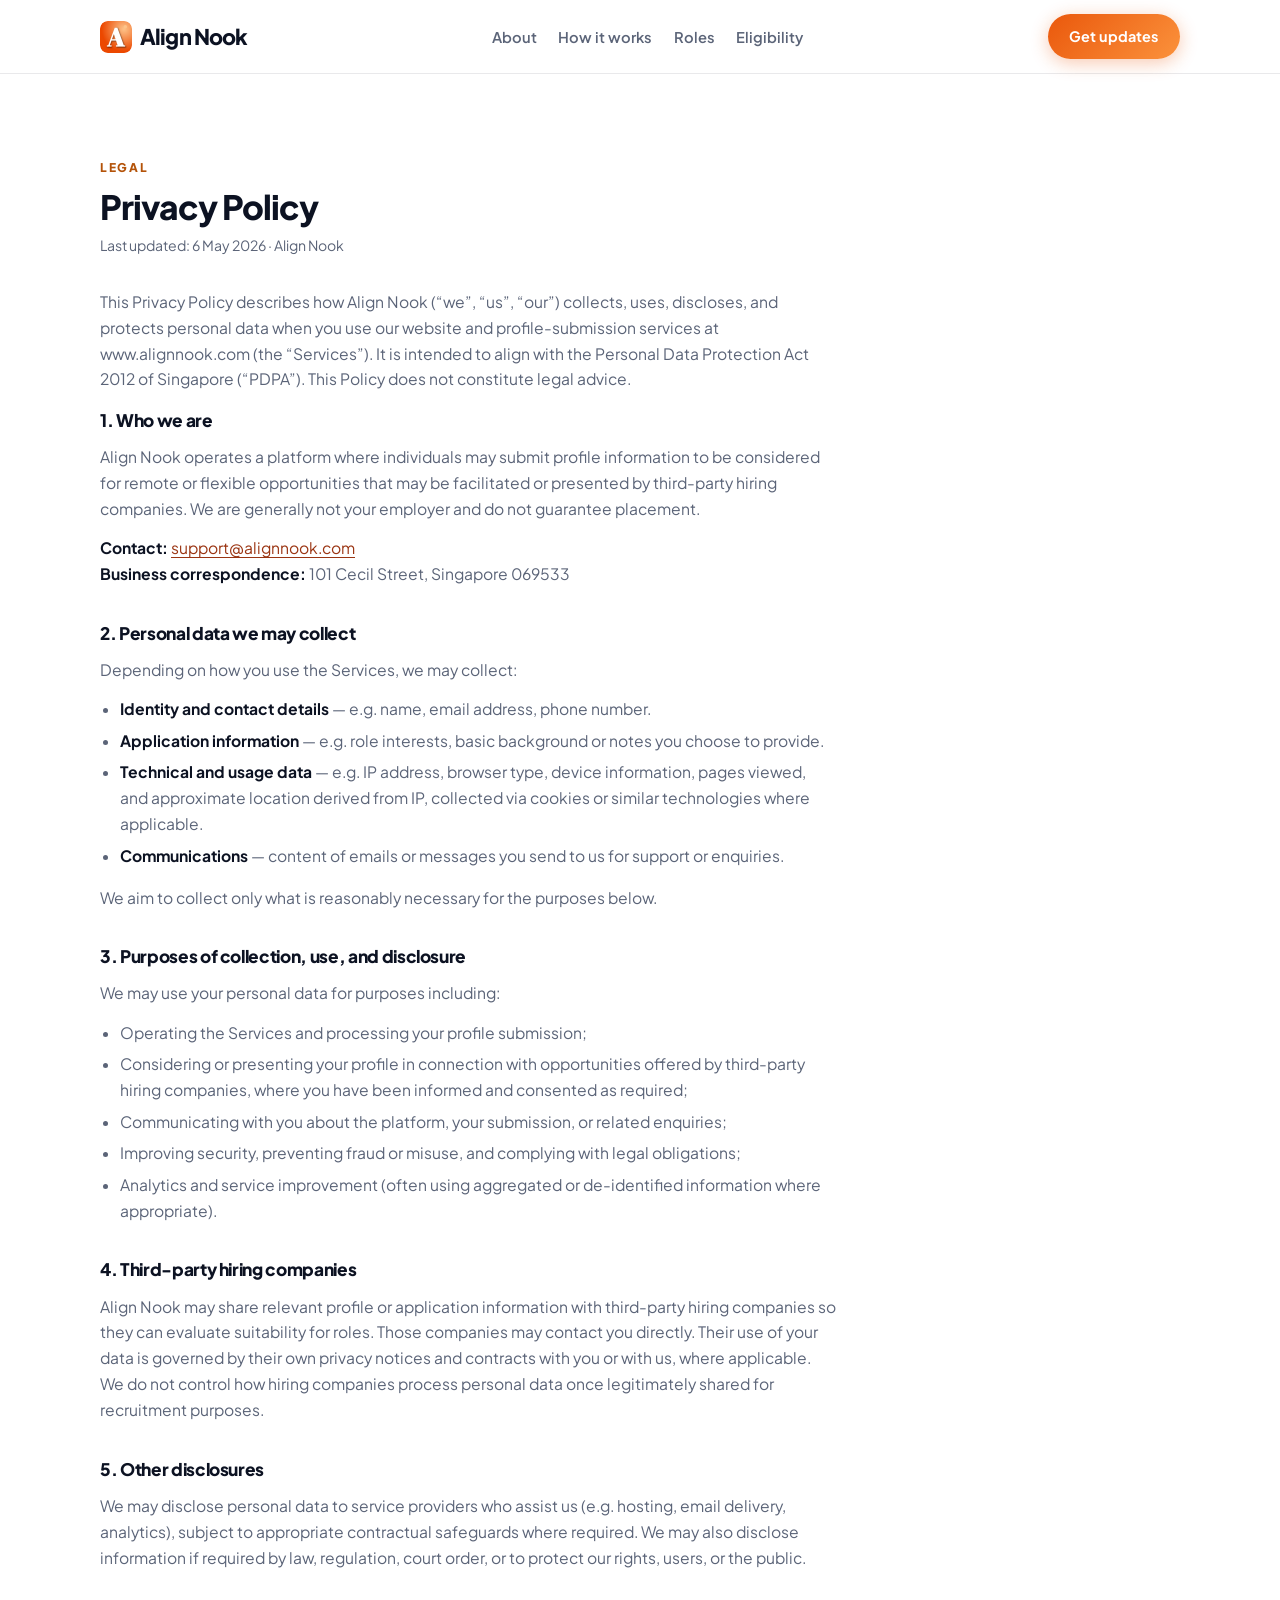
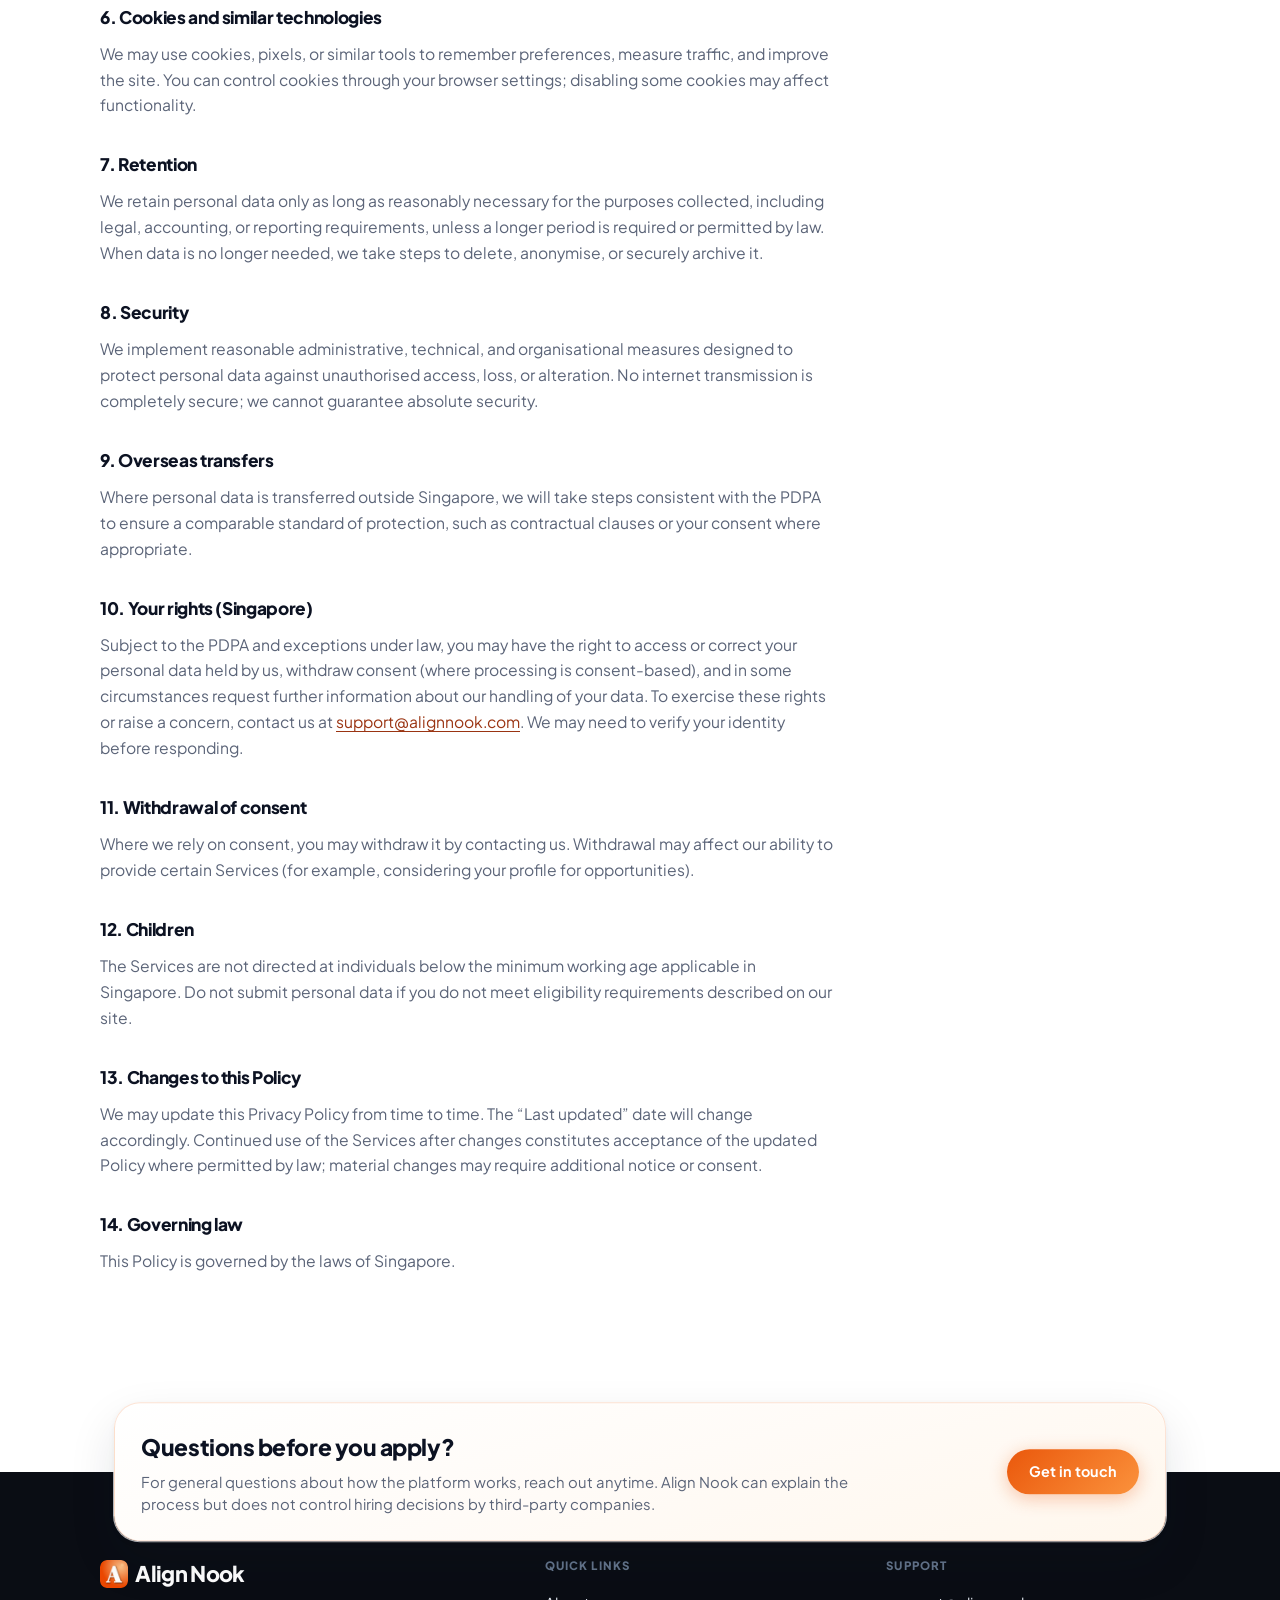
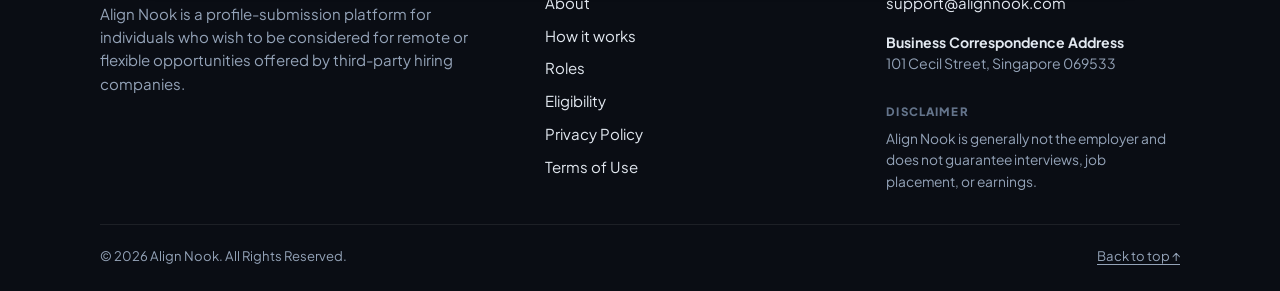
==== privacy-policy/index.html @ c4b77c1d "CC SG1.0: alignnook.com. Co-authored-by: Cursor <cursoragent@cursor.com>" ====
<!DOCTYPE html>
<html lang="en">
<head>
  <meta charset="UTF-8" />
  <meta name="viewport" content="width=device-width, initial-scale=1" />
  <!-- Google Tag Manager -->
<script>(function(w,d,s,l,i){w[l]=w[l]||[];w[l].push({'gtm.start':
new Date().getTime(),event:'gtm.js'});var f=d.getElementsByTagName(s)[0],
j=d.createElement(s),dl=l!='dataLayer'?'&l='+l:'';j.async=true;j.src=
'https://www.googletagmanager.com/gtm.js?id='+i+dl;f.parentNode.insertBefore(j,f);
})(window,document,'script','dataLayer','GTM-KWN6KC4H');</script>
<!-- End Google Tag Manager -->
  <title>Privacy Policy — Align Nook</title>
  <meta name="description" content="Privacy Policy for Align Nook profile submission services in Singapore." />
  <link rel="canonical" href="https://www.alignnook.com/privacy-policy/" />
  <link rel="icon" href="../assets/favicon.png" type="image/png" />
  <link rel="apple-touch-icon" href="../assets/favicon.png" />
  <link rel="preconnect" href="https://fonts.googleapis.com" />
  <link rel="preconnect" href="https://fonts.gstatic.com" crossorigin />
  <link href="https://fonts.googleapis.com/css2?family=Plus+Jakarta+Sans:ital,wght@0,400;0,500;0,600;0,700;0,800;1,400&display=swap" rel="stylesheet" />
  <link rel="stylesheet" href="../layout.css" />
</head>
<body>
  <!-- Google Tag Manager (noscript) -->
<noscript><iframe src="https://www.googletagmanager.com/ns.html?id=GTM-KWN6KC4H"
height="0" width="0" style="display:none;visibility:hidden"></iframe></noscript>
<!-- End Google Tag Manager (noscript) -->
  <header class="site-header">
    <div class="wrap header-bar">
      <a class="logo" href="https://www.alignnook.com/">
        <img class="logo-icon" src="../assets/favicon.png" width="32" height="32" alt="" decoding="async" />
        Align Nook
      </a>
      <nav class="nav" id="site-nav" aria-label="Primary">
        <a href="/#about">About</a>
        <a href="/#process">How it works</a>
        <a href="/#roles">Roles</a>
        <a href="/#eligibility">Eligibility</a>
      </nav>
      <div class="header-actions">
        <a class="btn" href="/#apply-now">Get updates</a>
        <button type="button" class="nav-toggle" aria-expanded="false" aria-controls="site-nav" aria-label="Menu">
          <span class="nav-toggle-bar" aria-hidden="true"></span>
          <span class="nav-toggle-bar" aria-hidden="true"></span>
          <span class="nav-toggle-bar" aria-hidden="true"></span>
        </button>
      </div>
    </div>
  </header>

  <main class="page-with-float-cta">
    <section class="section section--surface">
      <div class="wrap">
        <div class="section-head">
          <p class="eyebrow">Legal</p>
          <h1 id="privacy-title">Privacy Policy</h1>
          <p class="legal-meta">Last updated: 6 May 2026 · Align Nook</p>
        </div>
        <article class="legal-prose" aria-labelledby="privacy-title">
          <p>This Privacy Policy describes how Align Nook (“we”, “us”, “our”) collects, uses, discloses, and protects personal data when you use our website and profile-submission services at www.alignnook.com (the “Services”). It is intended to align with the Personal Data Protection Act 2012 of Singapore (“PDPA”). This Policy does not constitute legal advice.</p>

          <h2>1. Who we are</h2>
          <p>Align Nook operates a platform where individuals may submit profile information to be considered for remote or flexible opportunities that may be facilitated or presented by third-party hiring companies. We are generally not your employer and do not guarantee placement.</p>
          <p><strong>Contact:</strong> <a href="mailto:support@alignnook.com">support@alignnook.com</a><br />
          <strong>Business correspondence:</strong> 101 Cecil Street, Singapore 069533</p>

          <h2>2. Personal data we may collect</h2>
          <p>Depending on how you use the Services, we may collect:</p>
          <ul>
            <li><strong>Identity and contact details</strong> — e.g. name, email address, phone number.</li>
            <li><strong>Application information</strong> — e.g. role interests, basic background or notes you choose to provide.</li>
            <li><strong>Technical and usage data</strong> — e.g. IP address, browser type, device information, pages viewed, and approximate location derived from IP, collected via cookies or similar technologies where applicable.</li>
            <li><strong>Communications</strong> — content of emails or messages you send to us for support or enquiries.</li>
          </ul>
          <p>We aim to collect only what is reasonably necessary for the purposes below.</p>

          <h2>3. Purposes of collection, use, and disclosure</h2>
          <p>We may use your personal data for purposes including:</p>
          <ul>
            <li>Operating the Services and processing your profile submission;</li>
            <li>Considering or presenting your profile in connection with opportunities offered by third-party hiring companies, where you have been informed and consented as required;</li>
            <li>Communicating with you about the platform, your submission, or related enquiries;</li>
            <li>Improving security, preventing fraud or misuse, and complying with legal obligations;</li>
            <li>Analytics and service improvement (often using aggregated or de-identified information where appropriate).</li>
          </ul>

          <h2>4. Third-party hiring companies</h2>
          <p>Align Nook may share relevant profile or application information with third-party hiring companies so they can evaluate suitability for roles. Those companies may contact you directly. Their use of your data is governed by their own privacy notices and contracts with you or with us, where applicable. We do not control how hiring companies process personal data once legitimately shared for recruitment purposes.</p>

          <h2>5. Other disclosures</h2>
          <p>We may disclose personal data to service providers who assist us (e.g. hosting, email delivery, analytics), subject to appropriate contractual safeguards where required. We may also disclose information if required by law, regulation, court order, or to protect our rights, users, or the public.</p>

          <h2>6. Cookies and similar technologies</h2>
          <p>We may use cookies, pixels, or similar tools to remember preferences, measure traffic, and improve the site. You can control cookies through your browser settings; disabling some cookies may affect functionality.</p>

          <h2>7. Retention</h2>
          <p>We retain personal data only as long as reasonably necessary for the purposes collected, including legal, accounting, or reporting requirements, unless a longer period is required or permitted by law. When data is no longer needed, we take steps to delete, anonymise, or securely archive it.</p>

          <h2>8. Security</h2>
          <p>We implement reasonable administrative, technical, and organisational measures designed to protect personal data against unauthorised access, loss, or alteration. No internet transmission is completely secure; we cannot guarantee absolute security.</p>

          <h2>9. Overseas transfers</h2>
          <p>Where personal data is transferred outside Singapore, we will take steps consistent with the PDPA to ensure a comparable standard of protection, such as contractual clauses or your consent where appropriate.</p>

          <h2>10. Your rights (Singapore)</h2>
          <p>Subject to the PDPA and exceptions under law, you may have the right to access or correct your personal data held by us, withdraw consent (where processing is consent-based), and in some circumstances request further information about our handling of your data. To exercise these rights or raise a concern, contact us at <a href="mailto:support@alignnook.com">support@alignnook.com</a>. We may need to verify your identity before responding.</p>

          <h2>11. Withdrawal of consent</h2>
          <p>Where we rely on consent, you may withdraw it by contacting us. Withdrawal may affect our ability to provide certain Services (for example, considering your profile for opportunities).</p>

          <h2>12. Children</h2>
          <p>The Services are not directed at individuals below the minimum working age applicable in Singapore. Do not submit personal data if you do not meet eligibility requirements described on our site.</p>

          <h2>13. Changes to this Policy</h2>
          <p>We may update this Privacy Policy from time to time. The “Last updated” date will change accordingly. Continued use of the Services after changes constitutes acceptance of the updated Policy where permitted by law; material changes may require additional notice or consent.</p>

          <h2>14. Governing law</h2>
          <p>This Policy is governed by the laws of Singapore.</p>
        </article>
      </div>
    </section>
  </main>

  <footer id="support">
    <div class="cta-slab" aria-labelledby="prefooter-cta-heading">
      <div class="wrap cta-slab__inner">
        <div class="cta-float">
          <div class="cta-float__copy">
            <h2 id="prefooter-cta-heading">Questions before you apply?</h2>
            <p>For general questions about how the platform works, reach out anytime. Align Nook can explain the process but does not control hiring decisions by third-party companies.</p>
          </div>
          <a class="btn" href="/#apply-now">Get in touch</a>
        </div>
      </div>
    </div>
    <div class="wrap">
      <div class="foot-grid">
        <div class="foot-brand-block">
          <p class="name">
            <img class="logo-icon" src="../assets/favicon.png" width="28" height="28" alt="" decoding="async" />
            Align Nook
          </p>
          <p class="blurb">Align Nook is a profile-submission platform for individuals who wish to be considered for remote or flexible opportunities offered by third-party hiring companies.</p>
        </div>
        <div class="foot-col">
          <h3>Quick links</h3>
          <ul>
            <li><a href="/#about">About</a></li>
            <li><a href="/#process">How it works</a></li>
            <li><a href="/#roles">Roles</a></li>
            <li><a href="/#eligibility">Eligibility</a></li>
            <li><a href="./" aria-current="page">Privacy Policy</a></li>
            <li><a href="/terms-of-use/">Terms of Use</a></li>
          </ul>
        </div>
        <div class="foot-col">
          <h3>Support</h3>
          <ul>
            <li><a href="mailto:support@alignnook.com">support@alignnook.com</a></li>
          </ul>
          <p class="foot-address"><strong style="color:#e2e8f0">Business Correspondence Address</strong><br />101 Cecil Street, Singapore 069533</p>
          <div class="foot-disclaimer">
            <h3>Disclaimer</h3>
            <p>Align Nook is generally not the employer and does not guarantee interviews, job placement, or earnings.</p>
          </div>
        </div>
      </div>
      <div class="foot-bottom">
        <span>© <span id="y"></span> Align Nook. All Rights Reserved.</span>
        <a href="#">Back to top ↑</a>
      </div>
    </div>
  </footer>
  <script>
    document.getElementById("y").textContent = new Date().getFullYear();
  </script>
  <script src="../assets/site-nav.js" defer></script>
</body>
</html>
---- layout.css ----
/* Connexible — shared layout for legal & utility pages (matches index.html tokens) */
:root {
  --ink: #0c1222;
  --muted: #5b6478;
  --line: rgba(12, 18, 34, 0.09);
  --surface: #ffffff;
  --canvas: #fff7ed;
  --band: #fffbeb;
  --brand: #ea580c;
  --brand-2: #f59e0b;
  --brand-dark: #9a3412;
  --brand-soft: rgba(234, 88, 12, 0.14);
  --eyebrow-color: #b45309;
  --radius: 20px;
  --radius-sm: 12px;
  --max: 1080px;
  --section-y: clamp(3.5rem, 7vw, 5.25rem);
  --section-divider: #ffedd5;
  --font: "Plus Jakarta Sans", system-ui, sans-serif;
}

*, *::before, *::after { box-sizing: border-box; }
html { scroll-behavior: smooth; }
body {
  margin: 0;
  font-family: var(--font);
  font-size: 1.0625rem;
  line-height: 1.65;
  color: var(--ink);
  background: #fff;
}

a { color: var(--brand-dark); text-underline-offset: 3px; }
a:hover { color: var(--brand); }

.wrap {
  width: min(var(--max), calc(100% - 1.75rem));
  margin-inline: auto;
}

.site-header {
  position: sticky;
  top: 0;
  z-index: 100;
  background: rgba(255, 255, 255, 0.88);
  backdrop-filter: blur(14px) saturate(1.2);
  border-bottom: 1px solid var(--line);
}
.site-header .wrap.header-bar {
  display: flex;
  align-items: center;
  justify-content: space-between;
  gap: 1rem;
  padding: 0.9rem 0;
  flex-wrap: nowrap;
}
.logo {
  font-weight: 800;
  font-size: 1.35rem;
  letter-spacing: -0.04em;
  color: var(--ink);
  text-decoration: none;
  display: flex;
  align-items: center;
  gap: 0.5rem;
  flex-shrink: 0;
}
.logo-icon {
  width: 32px;
  height: 32px;
  border-radius: 8px;
  flex-shrink: 0;
  display: block;
  object-fit: cover;
}
.nav {
  display: flex;
  flex-wrap: wrap;
  gap: 0.25rem 1.35rem;
  align-items: center;
  flex: 1;
  justify-content: center;
}
.nav a {
  font-size: 0.92rem;
  font-weight: 600;
  color: var(--muted);
  text-decoration: none;
}
.nav a:hover { color: var(--ink); }
.header-actions {
  display: flex;
  align-items: center;
  gap: 0.5rem;
  flex-shrink: 0;
}
.nav-toggle {
  display: none;
  flex-direction: column;
  justify-content: center;
  align-items: center;
  gap: 5px;
  width: 44px;
  height: 44px;
  padding: 0;
  border: 1px solid var(--line);
  border-radius: 12px;
  background: #fff;
  cursor: pointer;
  flex-shrink: 0;
}
.nav-toggle:hover { border-color: rgba(234, 88, 12, 0.35); }
.nav-toggle-bar {
  display: block;
  width: 20px;
  height: 2px;
  border-radius: 2px;
  background: var(--ink);
  transition: transform 0.2s ease, opacity 0.2s ease;
}
.nav-toggle[aria-expanded="true"] .nav-toggle-bar:nth-child(1) {
  transform: translateY(7px) rotate(45deg);
}
.nav-toggle[aria-expanded="true"] .nav-toggle-bar:nth-child(2) { opacity: 0; }
.nav-toggle[aria-expanded="true"] .nav-toggle-bar:nth-child(3) {
  transform: translateY(-7px) rotate(-45deg);
}
@media (max-width: 880px) {
  .site-header .wrap.header-bar { flex-wrap: wrap; }
  .logo {
    order: 1;
    flex: 1 1 auto;
    min-width: 0;
  }
  .header-actions {
    order: 2;
    margin-left: auto;
  }
  .nav {
    order: 3;
    flex: 1 1 100%;
    flex-direction: column;
    align-items: stretch;
    gap: 0;
    max-height: 0;
    overflow: hidden;
    opacity: 0;
    pointer-events: none;
    transition: max-height 0.38s ease, opacity 0.22s ease, padding 0.22s ease;
  }
  .nav.is-open {
    max-height: 22rem;
    opacity: 1;
    pointer-events: auto;
    padding-top: 0.35rem;
  }
  .nav a {
    padding: 0.75rem 0;
    border-bottom: 1px solid var(--line);
    font-size: 1rem;
  }
  .nav a:last-child { border-bottom: none; }
  .nav-toggle { display: flex; }
  body.nav-open {
    overflow: hidden;
    touch-action: none;
  }
}

.btn {
  display: inline-flex;
  align-items: center;
  justify-content: center;
  padding: 0.65rem 1.35rem;
  font-weight: 700;
  font-size: 0.9rem;
  border-radius: 999px;
  border: none;
  cursor: pointer;
  text-decoration: none;
  background: linear-gradient(135deg, var(--brand) 0%, #fb923c 100%);
  color: #fff;
  box-shadow: 0 4px 18px rgba(234, 88, 12, 0.32);
  transition: transform 0.2s ease, box-shadow 0.2s ease;
}
.btn:hover {
  transform: translateY(-2px);
  box-shadow: 0 8px 28px rgba(234, 88, 12, 0.38);
  color: #fff;
}
.btn--secondary {
  background: #fff;
  color: var(--brand-dark);
  border: 1px solid var(--line);
  box-shadow: 0 2px 12px rgba(15, 23, 42, 0.06);
}
.btn--secondary:hover {
  color: var(--brand);
  border-color: rgba(234, 88, 12, 0.28);
  box-shadow: 0 6px 20px rgba(15, 23, 42, 0.1);
}
.btn-row { margin-top: 1.25rem; display: flex; flex-wrap: wrap; gap: 0.75rem; justify-content: center; }

.section {
  padding: var(--section-y) 0;
  background: #fff;
  border-bottom: 1px solid var(--section-divider);
}
.section--surface { background: var(--surface); }
/* Legal / single-column pages: no divider line above floating footer CTA */
main.page-with-float-cta > .section:last-child {
  border-bottom: none;
}

.eyebrow {
  font-size: 0.75rem;
  font-weight: 800;
  letter-spacing: 0.14em;
  text-transform: uppercase;
  color: var(--eyebrow-color);
  margin: 0 0 0.55rem;
}
.section-head {
  max-width: 42rem;
  margin-bottom: clamp(1.25rem, 3vw, 2rem);
}
.section-head h1 {
  font-size: clamp(1.65rem, 3.2vw, 2.1rem);
  font-weight: 800;
  letter-spacing: -0.03em;
  line-height: 1.15;
  margin: 0 0 0.5rem;
}
.legal-meta {
  margin: 0;
  font-size: 0.88rem;
  color: var(--muted);
}

.legal-prose {
  max-width: 46rem;
}
.legal-prose h2 {
  font-size: 1.08rem;
  font-weight: 800;
  margin: 2rem 0 0.6rem;
  letter-spacing: -0.02em;
  color: var(--ink);
}
.legal-prose h2:first-of-type { margin-top: 0.25rem; }
.legal-prose h3 {
  font-size: 0.98rem;
  font-weight: 800;
  margin: 1.5rem 0 0.45rem;
  color: var(--ink);
}
.legal-prose p,
.legal-prose li {
  font-size: 0.98rem;
  color: var(--muted);
  margin: 0 0 0.85rem;
  line-height: 1.65;
}
.legal-prose ul {
  margin: 0 0 1rem;
  padding-left: 1.25rem;
}
.legal-prose li { margin-bottom: 0.35rem; }
.legal-prose strong { color: var(--ink); font-weight: 700; }

/* Thank-you — gradient lives on main so padding above footer CTA stays on-brand (no white band) */
main.page-with-float-cta:has(.thank-strip) {
  background:
    radial-gradient(ellipse 90% 70% at 10% -30%, rgba(234, 88, 12, 0.08), transparent 55%),
    linear-gradient(180deg, #fff 0%, var(--canvas) 42%, #ffedd5 78%, #fed7aa 100%);
}
.thank-strip {
  padding: clamp(3rem, 9vw, 5.5rem) 0 clamp(2.5rem, 6vw, 4rem);
  background: transparent;
  border-bottom: none;
}
.thank-panel {
  max-width: 38rem;
  margin: 0 auto;
  text-align: center;
}
.thank-panel h1 {
  font-size: clamp(1.85rem, 4vw, 2.5rem);
  font-weight: 800;
  letter-spacing: -0.035em;
  margin: 0 0 0.75rem;
  color: var(--ink);
}
.thank-panel .lead {
  margin: 0 0 1.5rem;
  font-size: 1.05rem;
  color: var(--muted);
  line-height: 1.6;
}
.thank-panel .note {
  margin: 0 0 1.75rem;
  font-size: 0.92rem;
  color: var(--muted);
  line-height: 1.55;
}

/* Space above footer for floating CTA — keep close to section / eyebrow rhythm (--section-y) */
main.page-with-float-cta {
  padding-bottom: calc(var(--section-y) + 1rem);
}
@media (max-width: 640px) {
  main.page-with-float-cta {
    padding-bottom: calc(var(--section-y) + 2rem);
  }
}

/* Footer + floating CTA (same as index) */
footer {
  position: relative;
  background: #0a0d14;
  color: #94a3b8;
  font-size: 0.94rem;
  padding: clamp(5.25rem, 10vw, 7rem) 0 1.5rem;
}
@media (max-width: 640px) {
  footer {
    padding-top: clamp(8.5rem, 26vw, 11.5rem);
  }
}

/* Thank-you / legal only: less air between main end, floating CTA, and footer columns */
main.page-with-float-cta + footer {
  padding-top: clamp(3.75rem, 7.5vw, 5.25rem);
}
@media (max-width: 640px) {
  main.page-with-float-cta + footer {
    padding-top: clamp(6.75rem, 18vw, 9rem);
  }
}

.cta-slab {
  position: absolute;
  left: 0;
  right: 0;
  top: 0;
  transform: translateY(-50%);
  z-index: 20;
  pointer-events: none;
}
.cta-slab__inner {
  pointer-events: auto;
  display: flex;
  justify-content: center;
  padding-inline: 0.875rem;
}
.cta-float {
  position: relative;
  width: 100%;
  max-width: none;
  display: flex;
  flex-wrap: wrap;
  align-items: center;
  justify-content: space-between;
  gap: 0.85rem 1.25rem;
  padding: clamp(1.15rem, 2.5vw, 1.55rem) clamp(1.15rem, 2.5vw, 1.65rem);
  background: linear-gradient(165deg, #ffffff 0%, #fffbf7 50%, #fff7ed 100%);
  border: 1px solid rgba(234, 88, 12, 0.16);
  border-radius: calc(var(--radius) + 6px);
  box-shadow:
    0 1px 0 rgba(255, 255, 255, 0.98) inset,
    0 2px 6px rgba(15, 23, 42, 0.05),
    0 20px 48px rgba(15, 23, 42, 0.11),
    0 0 0 1px rgba(255, 255, 255, 0.75);
}
.cta-float__copy { flex: 1 1 auto; min-width: 0; }
.cta-float__copy h2 {
  font-size: clamp(1.12rem, 2.35vw, 1.42rem);
  font-weight: 800;
  letter-spacing: -0.02em;
  margin: 0 0 0.35rem;
  color: var(--ink);
}
.cta-float__copy p {
  margin: 0;
  font-size: 0.93rem;
  line-height: 1.5;
  max-width: 48rem;
  color: var(--muted);
}
.cta-float .btn { flex-shrink: 0; white-space: nowrap; }
@media (max-width: 640px) {
  .cta-slab__inner.wrap {
    width: 100vw;
    max-width: none;
    margin-left: calc(50% - 50vw);
    margin-right: calc(50% - 50vw);
    padding-inline: clamp(0.65rem, 3.5vw, 0.9rem);
    box-sizing: border-box;
  }
  .cta-float {
    width: 100%;
    flex-direction: row;
    align-items: center;
    flex-wrap: nowrap;
    gap: 0.55rem 0.75rem;
    padding: 0.95rem clamp(0.75rem, 3vw, 1rem);
    border-radius: calc(var(--radius) + 6px);
  }
  .cta-float__copy h2 {
    margin-bottom: 0.2rem;
    font-size: clamp(0.98rem, 3.8vw, 1.15rem);
    line-height: 1.2;
  }
  .cta-float__copy p {
    font-size: 0.8rem;
    line-height: 1.45;
  }
  .cta-float .btn {
    padding: 0.55rem 0.85rem;
    font-size: 0.78rem;
  }
}

.foot-grid {
  display: grid;
  gap: 2rem;
  margin-bottom: 2rem;
}
@media (min-width: 900px) {
  .foot-grid {
    grid-template-columns: 1.35fr 1fr 1fr;
    gap: 2rem 3rem;
  }
}
.foot-brand-block .name {
  display: flex;
  align-items: center;
  gap: 0.45rem;
  font-weight: 800;
  font-size: 1.35rem;
  color: #fff;
  margin: 0 0 0.65rem;
  letter-spacing: -0.03em;
}
.foot-brand-block .name .logo-icon {
  width: 28px;
  height: 28px;
  border-radius: 7px;
}
.foot-brand-block .blurb {
  margin: 0;
  line-height: 1.55;
  max-width: 28rem;
}
.foot-col > h3 {
  font-size: 0.72rem;
  font-weight: 800;
  text-transform: uppercase;
  letter-spacing: 0.1em;
  color: #64748b;
  margin: 0 0 1rem;
}
.foot-col ul { list-style: none; margin: 0; padding: 0; }
.foot-col li { margin-bottom: 0.5rem; }
.foot-col a { color: #e2e8f0; text-decoration: none; }
.foot-col a:hover { color: #fff; text-decoration: underline; }
.foot-address {
  margin-top: 1rem;
  font-size: 0.88rem;
  line-height: 1.5;
  color: #94a3b8;
}
.foot-disclaimer {
  margin-top: 1.75rem;
  max-width: none;
}
.foot-disclaimer h3 {
  margin: 0 0 0.45rem;
  font-size: 0.72rem;
  font-weight: 800;
  text-transform: uppercase;
  letter-spacing: 0.1em;
  color: #64748b;
}
.foot-disclaimer p {
  margin: 0;
  font-size: 0.86rem;
  line-height: 1.55;
  color: #94a3b8;
}
.foot-bottom {
  padding-top: 1.25rem;
  border-top: 1px solid rgba(255, 255, 255, 0.08);
  display: flex;
  flex-wrap: wrap;
  justify-content: space-between;
  gap: 0.75rem;
  font-size: 0.82rem;
}
.foot-bottom a { color: #94a3b8; }
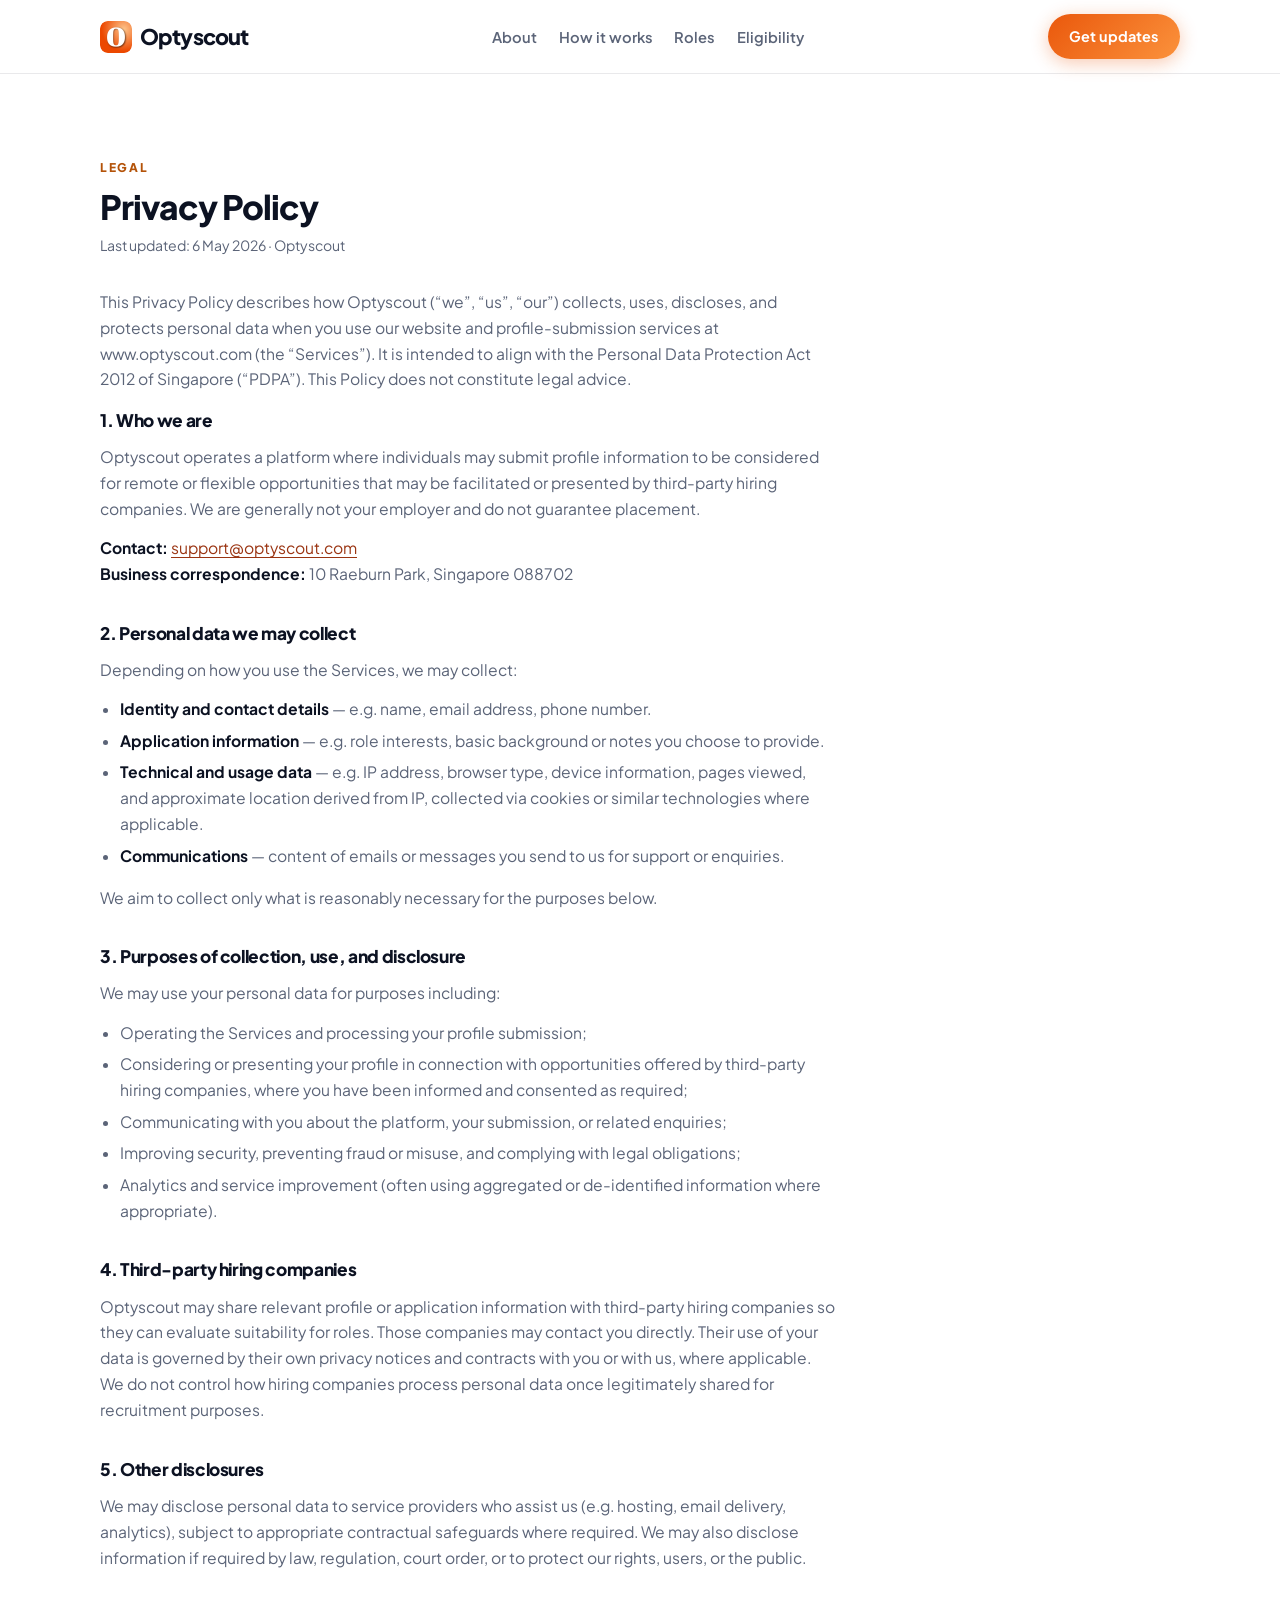
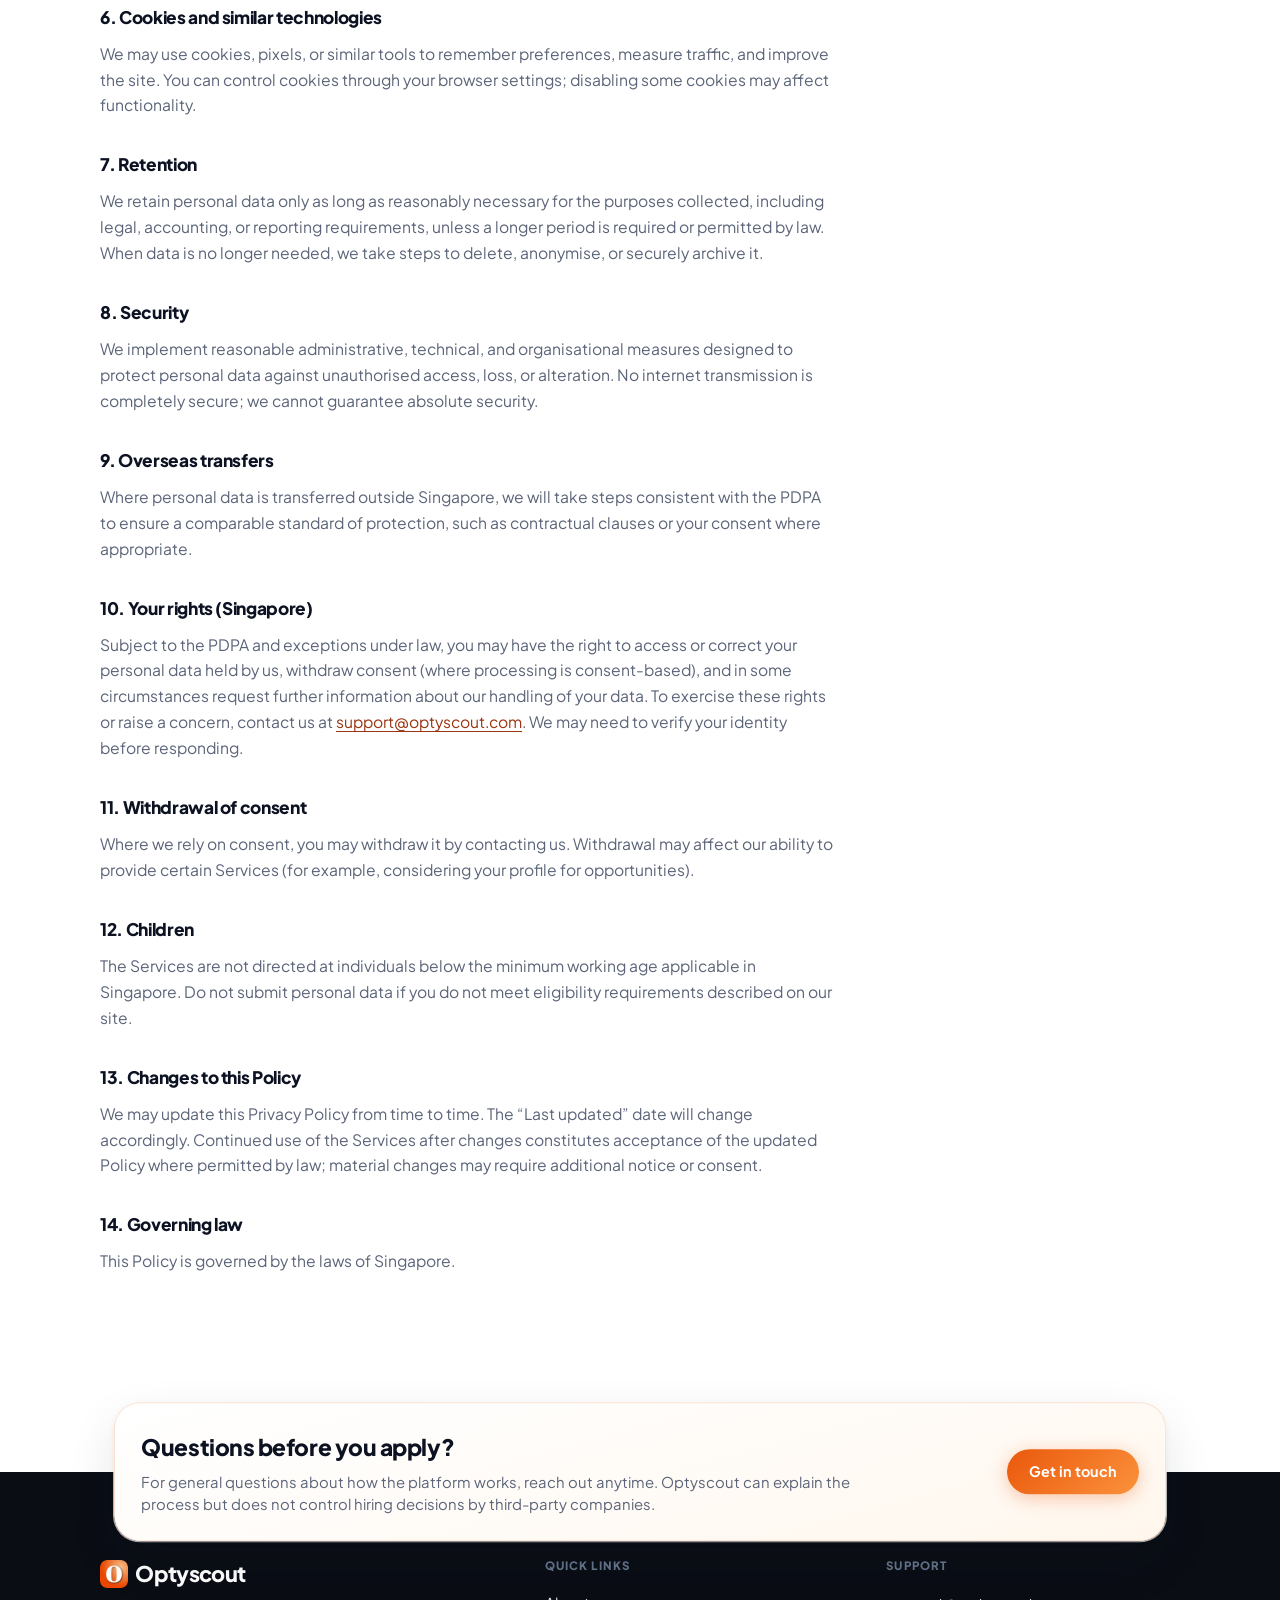
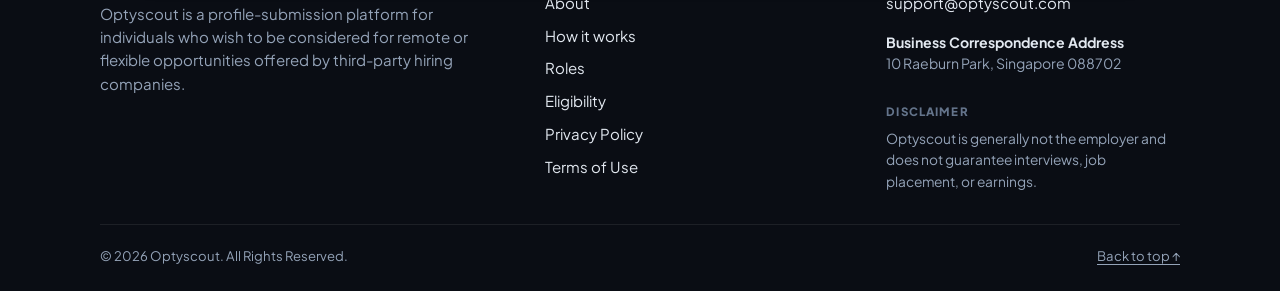
==== commit 610a9c19: "CC SG1.0: optyscout.com. Co-authored-by: Cursor <cursoragent@cursor.com>" ====
--- a/privacy-policy/index.html
+++ b/privacy-policy/index.html
@@ -8,11 +8,11 @@
 new Date().getTime(),event:'gtm.js'});var f=d.getElementsByTagName(s)[0],
 j=d.createElement(s),dl=l!='dataLayer'?'&l='+l:'';j.async=true;j.src=
 'https://www.googletagmanager.com/gtm.js?id='+i+dl;f.parentNode.insertBefore(j,f);
-})(window,document,'script','dataLayer','GTM-KWN6KC4H');</script>
+})(window,document,'script','dataLayer','GTM-MK26KZHQ');</script>
 <!-- End Google Tag Manager -->
-  <title>Privacy Policy — Align Nook</title>
-  <meta name="description" content="Privacy Policy for Align Nook profile submission services in Singapore." />
-  <link rel="canonical" href="https://www.alignnook.com/privacy-policy/" />
+  <title>Privacy Policy — Optyscout</title>
+  <meta name="description" content="Privacy Policy for Optyscout profile submission services in Singapore." />
+  <link rel="canonical" href="https://www.optyscout.com/privacy-policy/" />
   <link rel="icon" href="../assets/favicon.png" type="image/png" />
   <link rel="apple-touch-icon" href="../assets/favicon.png" />
   <link rel="preconnect" href="https://fonts.googleapis.com" />
@@ -22,14 +22,14 @@
 </head>
 <body>
   <!-- Google Tag Manager (noscript) -->
-<noscript><iframe src="https://www.googletagmanager.com/ns.html?id=GTM-KWN6KC4H"
+<noscript><iframe src="https://www.googletagmanager.com/ns.html?id=GTM-MK26KZHQ"
 height="0" width="0" style="display:none;visibility:hidden"></iframe></noscript>
 <!-- End Google Tag Manager (noscript) -->
   <header class="site-header">
     <div class="wrap header-bar">
-      <a class="logo" href="https://www.alignnook.com/">
+      <a class="logo" href="https://www.optyscout.com/">
         <img class="logo-icon" src="../assets/favicon.png" width="32" height="32" alt="" decoding="async" />
-        Align Nook
+        Optyscout
       </a>
       <nav class="nav" id="site-nav" aria-label="Primary">
         <a href="/#about">About</a>
@@ -54,15 +54,15 @@
         <div class="section-head">
           <p class="eyebrow">Legal</p>
           <h1 id="privacy-title">Privacy Policy</h1>
-          <p class="legal-meta">Last updated: 6 May 2026 · Align Nook</p>
+          <p class="legal-meta">Last updated: 6 May 2026 · Optyscout</p>
         </div>
         <article class="legal-prose" aria-labelledby="privacy-title">
-          <p>This Privacy Policy describes how Align Nook (“we”, “us”, “our”) collects, uses, discloses, and protects personal data when you use our website and profile-submission services at www.alignnook.com (the “Services”). It is intended to align with the Personal Data Protection Act 2012 of Singapore (“PDPA”). This Policy does not constitute legal advice.</p>
+          <p>This Privacy Policy describes how Optyscout (“we”, “us”, “our”) collects, uses, discloses, and protects personal data when you use our website and profile-submission services at www.optyscout.com (the “Services”). It is intended to align with the Personal Data Protection Act 2012 of Singapore (“PDPA”). This Policy does not constitute legal advice.</p>
 
           <h2>1. Who we are</h2>
-          <p>Align Nook operates a platform where individuals may submit profile information to be considered for remote or flexible opportunities that may be facilitated or presented by third-party hiring companies. We are generally not your employer and do not guarantee placement.</p>
-          <p><strong>Contact:</strong> <a href="mailto:support@alignnook.com">support@alignnook.com</a><br />
-          <strong>Business correspondence:</strong> 101 Cecil Street, Singapore 069533</p>
+          <p>Optyscout operates a platform where individuals may submit profile information to be considered for remote or flexible opportunities that may be facilitated or presented by third-party hiring companies. We are generally not your employer and do not guarantee placement.</p>
+          <p><strong>Contact:</strong> <a href="mailto:support@optyscout.com">support@optyscout.com</a><br />
+          <strong>Business correspondence:</strong> 10 Raeburn Park, Singapore 088702</p>
 
           <h2>2. Personal data we may collect</h2>
           <p>Depending on how you use the Services, we may collect:</p>
@@ -85,7 +85,7 @@
           </ul>
 
           <h2>4. Third-party hiring companies</h2>
-          <p>Align Nook may share relevant profile or application information with third-party hiring companies so they can evaluate suitability for roles. Those companies may contact you directly. Their use of your data is governed by their own privacy notices and contracts with you or with us, where applicable. We do not control how hiring companies process personal data once legitimately shared for recruitment purposes.</p>
+          <p>Optyscout may share relevant profile or application information with third-party hiring companies so they can evaluate suitability for roles. Those companies may contact you directly. Their use of your data is governed by their own privacy notices and contracts with you or with us, where applicable. We do not control how hiring companies process personal data once legitimately shared for recruitment purposes.</p>
 
           <h2>5. Other disclosures</h2>
           <p>We may disclose personal data to service providers who assist us (e.g. hosting, email delivery, analytics), subject to appropriate contractual safeguards where required. We may also disclose information if required by law, regulation, court order, or to protect our rights, users, or the public.</p>
@@ -103,7 +103,7 @@
           <p>Where personal data is transferred outside Singapore, we will take steps consistent with the PDPA to ensure a comparable standard of protection, such as contractual clauses or your consent where appropriate.</p>
 
           <h2>10. Your rights (Singapore)</h2>
-          <p>Subject to the PDPA and exceptions under law, you may have the right to access or correct your personal data held by us, withdraw consent (where processing is consent-based), and in some circumstances request further information about our handling of your data. To exercise these rights or raise a concern, contact us at <a href="mailto:support@alignnook.com">support@alignnook.com</a>. We may need to verify your identity before responding.</p>
+          <p>Subject to the PDPA and exceptions under law, you may have the right to access or correct your personal data held by us, withdraw consent (where processing is consent-based), and in some circumstances request further information about our handling of your data. To exercise these rights or raise a concern, contact us at <a href="mailto:support@optyscout.com">support@optyscout.com</a>. We may need to verify your identity before responding.</p>
 
           <h2>11. Withdrawal of consent</h2>
           <p>Where we rely on consent, you may withdraw it by contacting us. Withdrawal may affect our ability to provide certain Services (for example, considering your profile for opportunities).</p>
@@ -127,7 +127,7 @@
         <div class="cta-float">
           <div class="cta-float__copy">
             <h2 id="prefooter-cta-heading">Questions before you apply?</h2>
-            <p>For general questions about how the platform works, reach out anytime. Align Nook can explain the process but does not control hiring decisions by third-party companies.</p>
+            <p>For general questions about how the platform works, reach out anytime. Optyscout can explain the process but does not control hiring decisions by third-party companies.</p>
           </div>
           <a class="btn" href="/#apply-now">Get in touch</a>
         </div>
@@ -138,9 +138,9 @@
         <div class="foot-brand-block">
           <p class="name">
             <img class="logo-icon" src="../assets/favicon.png" width="28" height="28" alt="" decoding="async" />
-            Align Nook
+            Optyscout
           </p>
-          <p class="blurb">Align Nook is a profile-submission platform for individuals who wish to be considered for remote or flexible opportunities offered by third-party hiring companies.</p>
+          <p class="blurb">Optyscout is a profile-submission platform for individuals who wish to be considered for remote or flexible opportunities offered by third-party hiring companies.</p>
         </div>
         <div class="foot-col">
           <h3>Quick links</h3>
@@ -156,17 +156,17 @@
         <div class="foot-col">
           <h3>Support</h3>
           <ul>
-            <li><a href="mailto:support@alignnook.com">support@alignnook.com</a></li>
+            <li><a href="mailto:support@optyscout.com">support@optyscout.com</a></li>
           </ul>
-          <p class="foot-address"><strong style="color:#e2e8f0">Business Correspondence Address</strong><br />101 Cecil Street, Singapore 069533</p>
+          <p class="foot-address"><strong style="color:#e2e8f0">Business Correspondence Address</strong><br />10 Raeburn Park, Singapore 088702</p>
           <div class="foot-disclaimer">
             <h3>Disclaimer</h3>
-            <p>Align Nook is generally not the employer and does not guarantee interviews, job placement, or earnings.</p>
+            <p>Optyscout is generally not the employer and does not guarantee interviews, job placement, or earnings.</p>
           </div>
         </div>
       </div>
       <div class="foot-bottom">
-        <span>© <span id="y"></span> Align Nook. All Rights Reserved.</span>
+        <span>© <span id="y"></span> Optyscout. All Rights Reserved.</span>
         <a href="#">Back to top ↑</a>
       </div>
     </div>
@@ -176,6 +176,4 @@
   </script>
   <script src="../assets/site-nav.js" defer></script>
 </body>
-</html>
-
-
+</html>
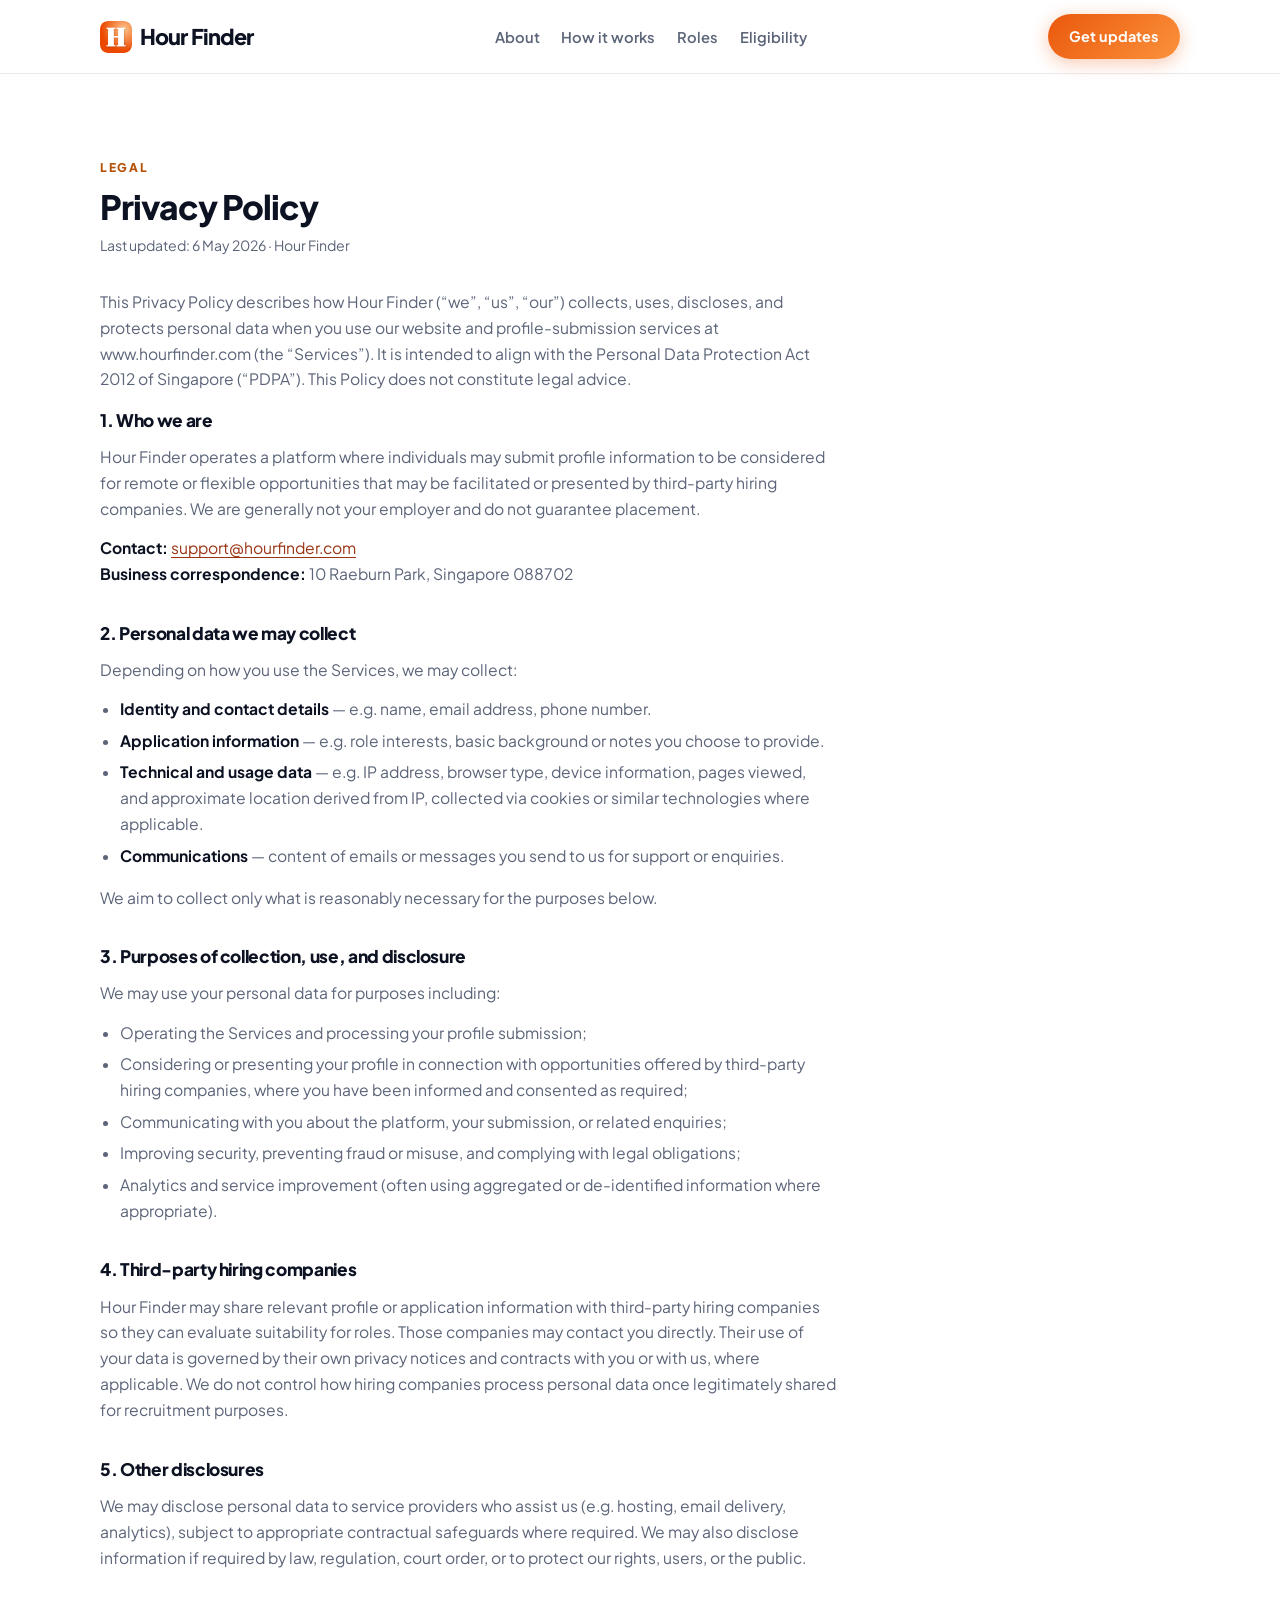
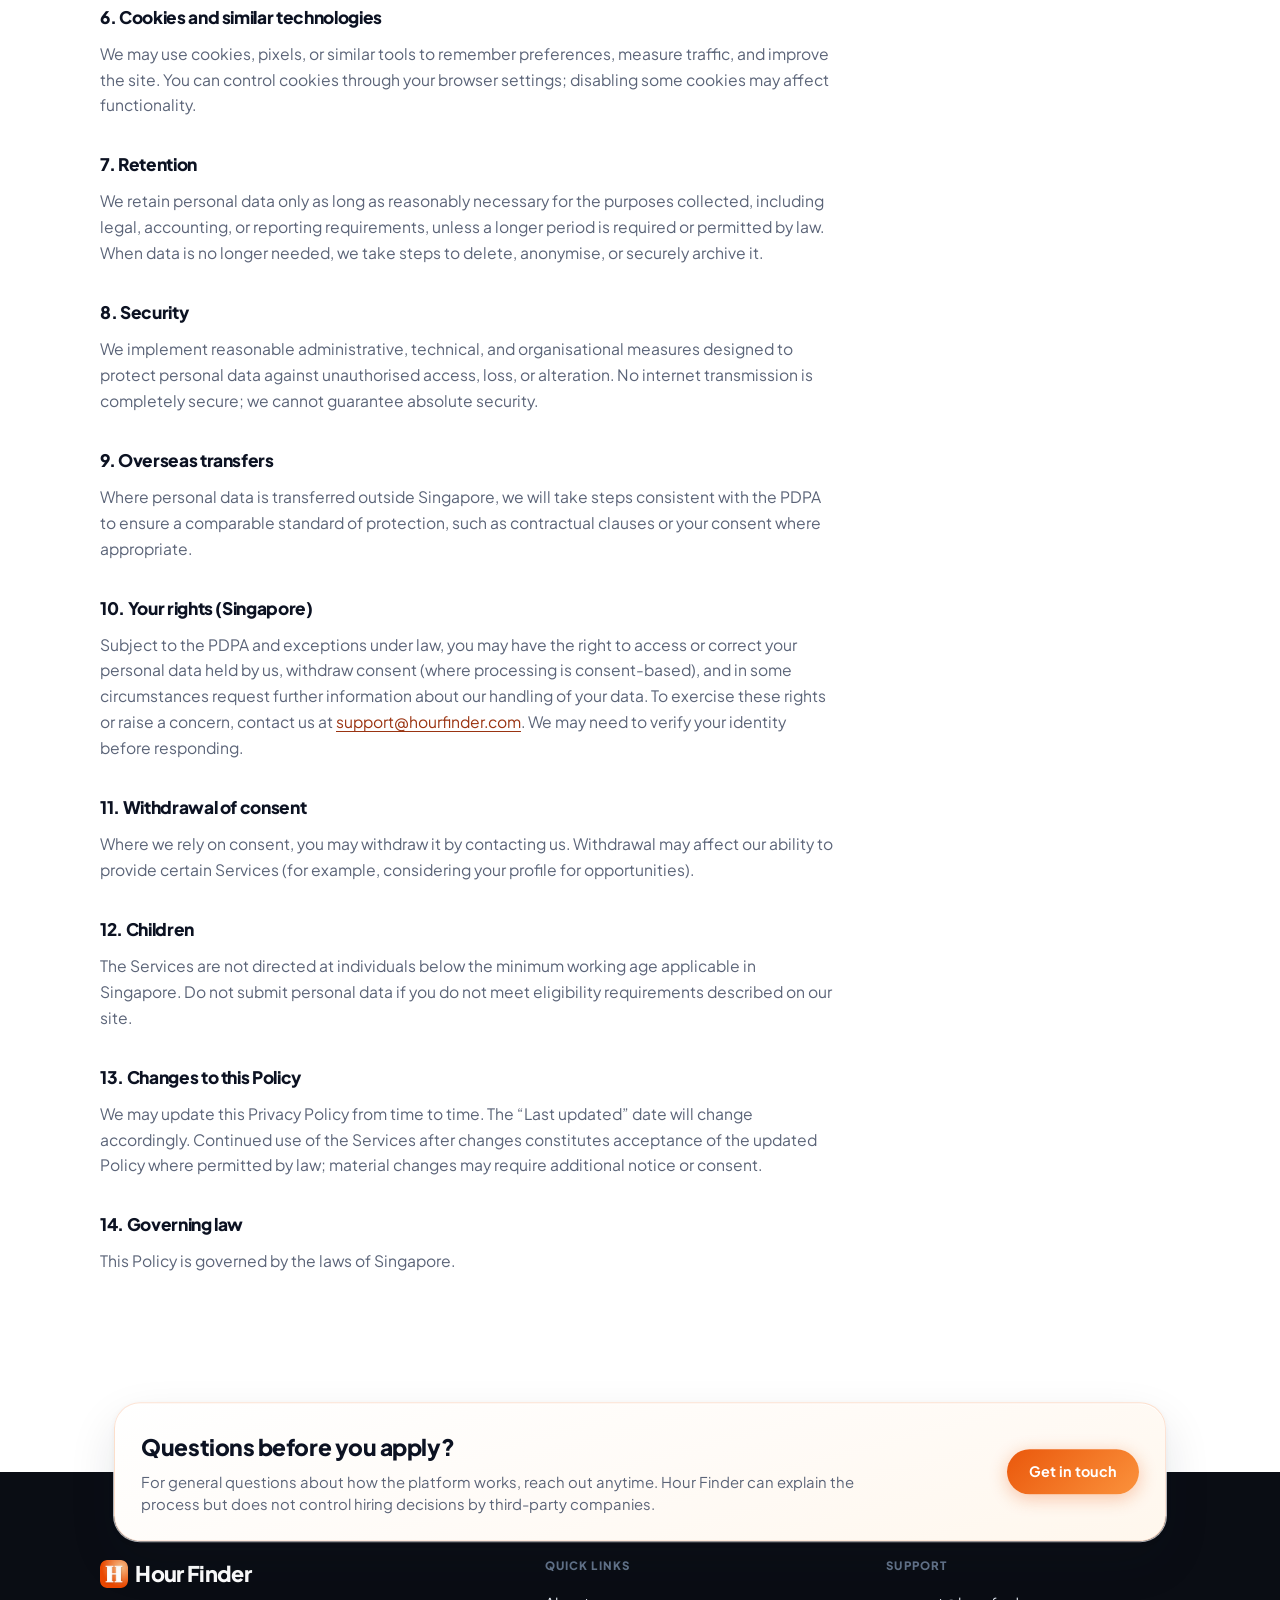
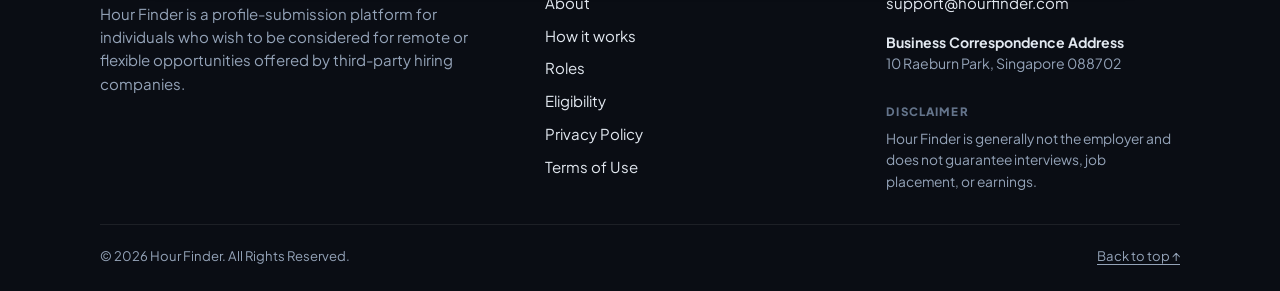
==== commit 6a0de4f8: "Update domain name and logo" ====
--- a/privacy-policy/index.html
+++ b/privacy-policy/index.html
@@ -3,16 +3,9 @@
 <head>
   <meta charset="UTF-8" />
   <meta name="viewport" content="width=device-width, initial-scale=1" />
-  <!-- Google Tag Manager -->
-<script>(function(w,d,s,l,i){w[l]=w[l]||[];w[l].push({'gtm.start':
-new Date().getTime(),event:'gtm.js'});var f=d.getElementsByTagName(s)[0],
-j=d.createElement(s),dl=l!='dataLayer'?'&l='+l:'';j.async=true;j.src=
-'https://www.googletagmanager.com/gtm.js?id='+i+dl;f.parentNode.insertBefore(j,f);
-})(window,document,'script','dataLayer','GTM-MK26KZHQ');</script>
-<!-- End Google Tag Manager -->
-  <title>Privacy Policy — Optyscout</title>
-  <meta name="description" content="Privacy Policy for Optyscout profile submission services in Singapore." />
-  <link rel="canonical" href="https://www.optyscout.com/privacy-policy/" />
+  <title>Privacy Policy — Hour Finder</title>
+  <meta name="description" content="Privacy Policy for Hour Finder profile submission services in Singapore." />
+  <link rel="canonical" href="https://www.hourfinder.com/privacy-policy/" />
   <link rel="icon" href="../assets/favicon.png" type="image/png" />
   <link rel="apple-touch-icon" href="../assets/favicon.png" />
   <link rel="preconnect" href="https://fonts.googleapis.com" />
@@ -21,15 +14,11 @@
   <link rel="stylesheet" href="../layout.css" />
 </head>
 <body>
-  <!-- Google Tag Manager (noscript) -->
-<noscript><iframe src="https://www.googletagmanager.com/ns.html?id=GTM-MK26KZHQ"
-height="0" width="0" style="display:none;visibility:hidden"></iframe></noscript>
-<!-- End Google Tag Manager (noscript) -->
   <header class="site-header">
     <div class="wrap header-bar">
-      <a class="logo" href="https://www.optyscout.com/">
+      <a class="logo" href="https://www.hourfinder.com/">
         <img class="logo-icon" src="../assets/favicon.png" width="32" height="32" alt="" decoding="async" />
-        Optyscout
+        Hour Finder
       </a>
       <nav class="nav" id="site-nav" aria-label="Primary">
         <a href="/#about">About</a>
@@ -54,14 +43,14 @@
         <div class="section-head">
           <p class="eyebrow">Legal</p>
           <h1 id="privacy-title">Privacy Policy</h1>
-          <p class="legal-meta">Last updated: 6 May 2026 · Optyscout</p>
+          <p class="legal-meta">Last updated: 6 May 2026 · Hour Finder</p>
         </div>
         <article class="legal-prose" aria-labelledby="privacy-title">
-          <p>This Privacy Policy describes how Optyscout (“we”, “us”, “our”) collects, uses, discloses, and protects personal data when you use our website and profile-submission services at www.optyscout.com (the “Services”). It is intended to align with the Personal Data Protection Act 2012 of Singapore (“PDPA”). This Policy does not constitute legal advice.</p>
+          <p>This Privacy Policy describes how Hour Finder (“we”, “us”, “our”) collects, uses, discloses, and protects personal data when you use our website and profile-submission services at www.hourfinder.com (the “Services”). It is intended to align with the Personal Data Protection Act 2012 of Singapore (“PDPA”). This Policy does not constitute legal advice.</p>
 
           <h2>1. Who we are</h2>
-          <p>Optyscout operates a platform where individuals may submit profile information to be considered for remote or flexible opportunities that may be facilitated or presented by third-party hiring companies. We are generally not your employer and do not guarantee placement.</p>
-          <p><strong>Contact:</strong> <a href="mailto:support@optyscout.com">support@optyscout.com</a><br />
+          <p>Hour Finder operates a platform where individuals may submit profile information to be considered for remote or flexible opportunities that may be facilitated or presented by third-party hiring companies. We are generally not your employer and do not guarantee placement.</p>
+          <p><strong>Contact:</strong> <a href="mailto:support@hourfinder.com">support@hourfinder.com</a><br />
           <strong>Business correspondence:</strong> 10 Raeburn Park, Singapore 088702</p>
 
           <h2>2. Personal data we may collect</h2>
@@ -85,7 +74,7 @@
           </ul>
 
           <h2>4. Third-party hiring companies</h2>
-          <p>Optyscout may share relevant profile or application information with third-party hiring companies so they can evaluate suitability for roles. Those companies may contact you directly. Their use of your data is governed by their own privacy notices and contracts with you or with us, where applicable. We do not control how hiring companies process personal data once legitimately shared for recruitment purposes.</p>
+          <p>Hour Finder may share relevant profile or application information with third-party hiring companies so they can evaluate suitability for roles. Those companies may contact you directly. Their use of your data is governed by their own privacy notices and contracts with you or with us, where applicable. We do not control how hiring companies process personal data once legitimately shared for recruitment purposes.</p>
 
           <h2>5. Other disclosures</h2>
           <p>We may disclose personal data to service providers who assist us (e.g. hosting, email delivery, analytics), subject to appropriate contractual safeguards where required. We may also disclose information if required by law, regulation, court order, or to protect our rights, users, or the public.</p>
@@ -103,7 +92,7 @@
           <p>Where personal data is transferred outside Singapore, we will take steps consistent with the PDPA to ensure a comparable standard of protection, such as contractual clauses or your consent where appropriate.</p>
 
           <h2>10. Your rights (Singapore)</h2>
-          <p>Subject to the PDPA and exceptions under law, you may have the right to access or correct your personal data held by us, withdraw consent (where processing is consent-based), and in some circumstances request further information about our handling of your data. To exercise these rights or raise a concern, contact us at <a href="mailto:support@optyscout.com">support@optyscout.com</a>. We may need to verify your identity before responding.</p>
+          <p>Subject to the PDPA and exceptions under law, you may have the right to access or correct your personal data held by us, withdraw consent (where processing is consent-based), and in some circumstances request further information about our handling of your data. To exercise these rights or raise a concern, contact us at <a href="mailto:support@hourfinder.com">support@hourfinder.com</a>. We may need to verify your identity before responding.</p>
 
           <h2>11. Withdrawal of consent</h2>
           <p>Where we rely on consent, you may withdraw it by contacting us. Withdrawal may affect our ability to provide certain Services (for example, considering your profile for opportunities).</p>
@@ -127,7 +116,7 @@
         <div class="cta-float">
           <div class="cta-float__copy">
             <h2 id="prefooter-cta-heading">Questions before you apply?</h2>
-            <p>For general questions about how the platform works, reach out anytime. Optyscout can explain the process but does not control hiring decisions by third-party companies.</p>
+            <p>For general questions about how the platform works, reach out anytime. Hour Finder can explain the process but does not control hiring decisions by third-party companies.</p>
           </div>
           <a class="btn" href="/#apply-now">Get in touch</a>
         </div>
@@ -138,9 +127,9 @@
         <div class="foot-brand-block">
           <p class="name">
             <img class="logo-icon" src="../assets/favicon.png" width="28" height="28" alt="" decoding="async" />
-            Optyscout
+            Hour Finder
           </p>
-          <p class="blurb">Optyscout is a profile-submission platform for individuals who wish to be considered for remote or flexible opportunities offered by third-party hiring companies.</p>
+          <p class="blurb">Hour Finder is a profile-submission platform for individuals who wish to be considered for remote or flexible opportunities offered by third-party hiring companies.</p>
         </div>
         <div class="foot-col">
           <h3>Quick links</h3>
@@ -156,17 +145,17 @@
         <div class="foot-col">
           <h3>Support</h3>
           <ul>
-            <li><a href="mailto:support@optyscout.com">support@optyscout.com</a></li>
+            <li><a href="mailto:support@hourfinder.com">support@hourfinder.com</a></li>
           </ul>
           <p class="foot-address"><strong style="color:#e2e8f0">Business Correspondence Address</strong><br />10 Raeburn Park, Singapore 088702</p>
           <div class="foot-disclaimer">
             <h3>Disclaimer</h3>
-            <p>Optyscout is generally not the employer and does not guarantee interviews, job placement, or earnings.</p>
+            <p>Hour Finder is generally not the employer and does not guarantee interviews, job placement, or earnings.</p>
           </div>
         </div>
       </div>
       <div class="foot-bottom">
-        <span>© <span id="y"></span> Optyscout. All Rights Reserved.</span>
+        <span>© <span id="y"></span> Hour Finder. All Rights Reserved.</span>
         <a href="#">Back to top ↑</a>
       </div>
     </div>
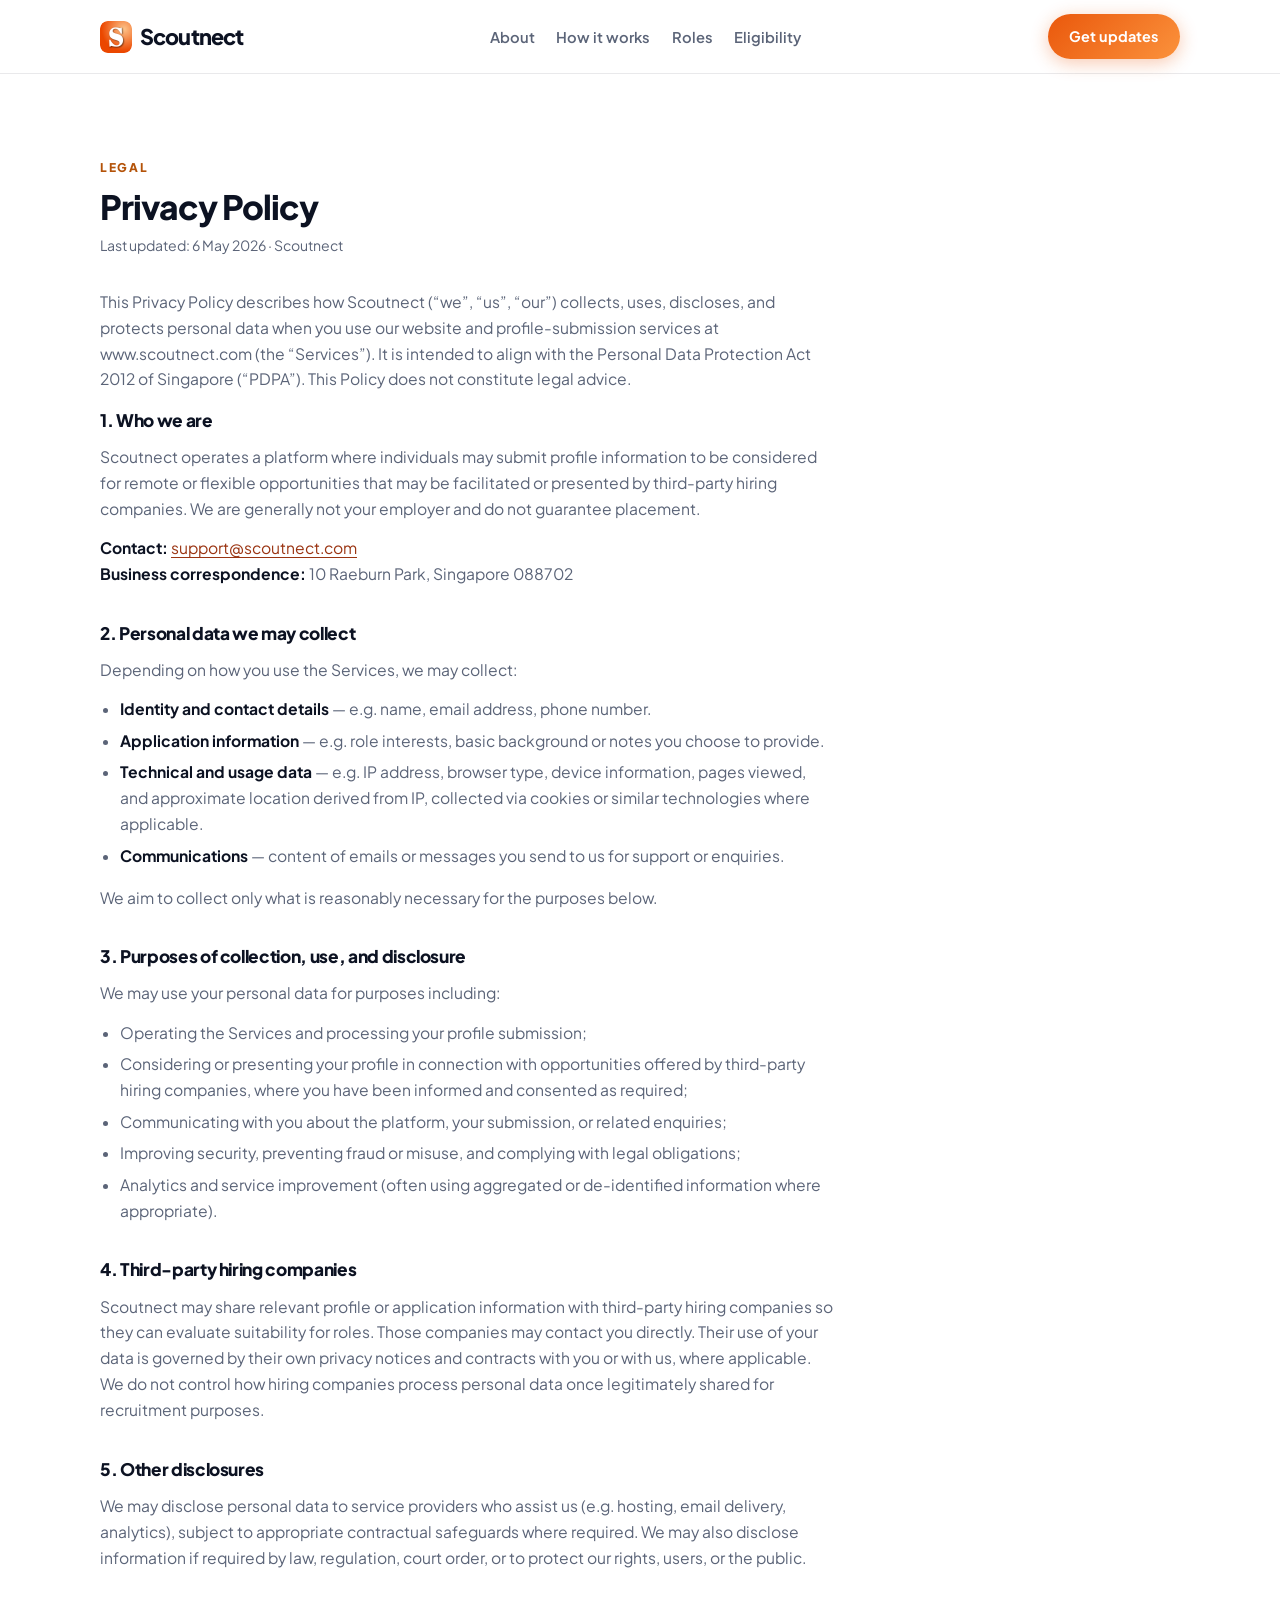
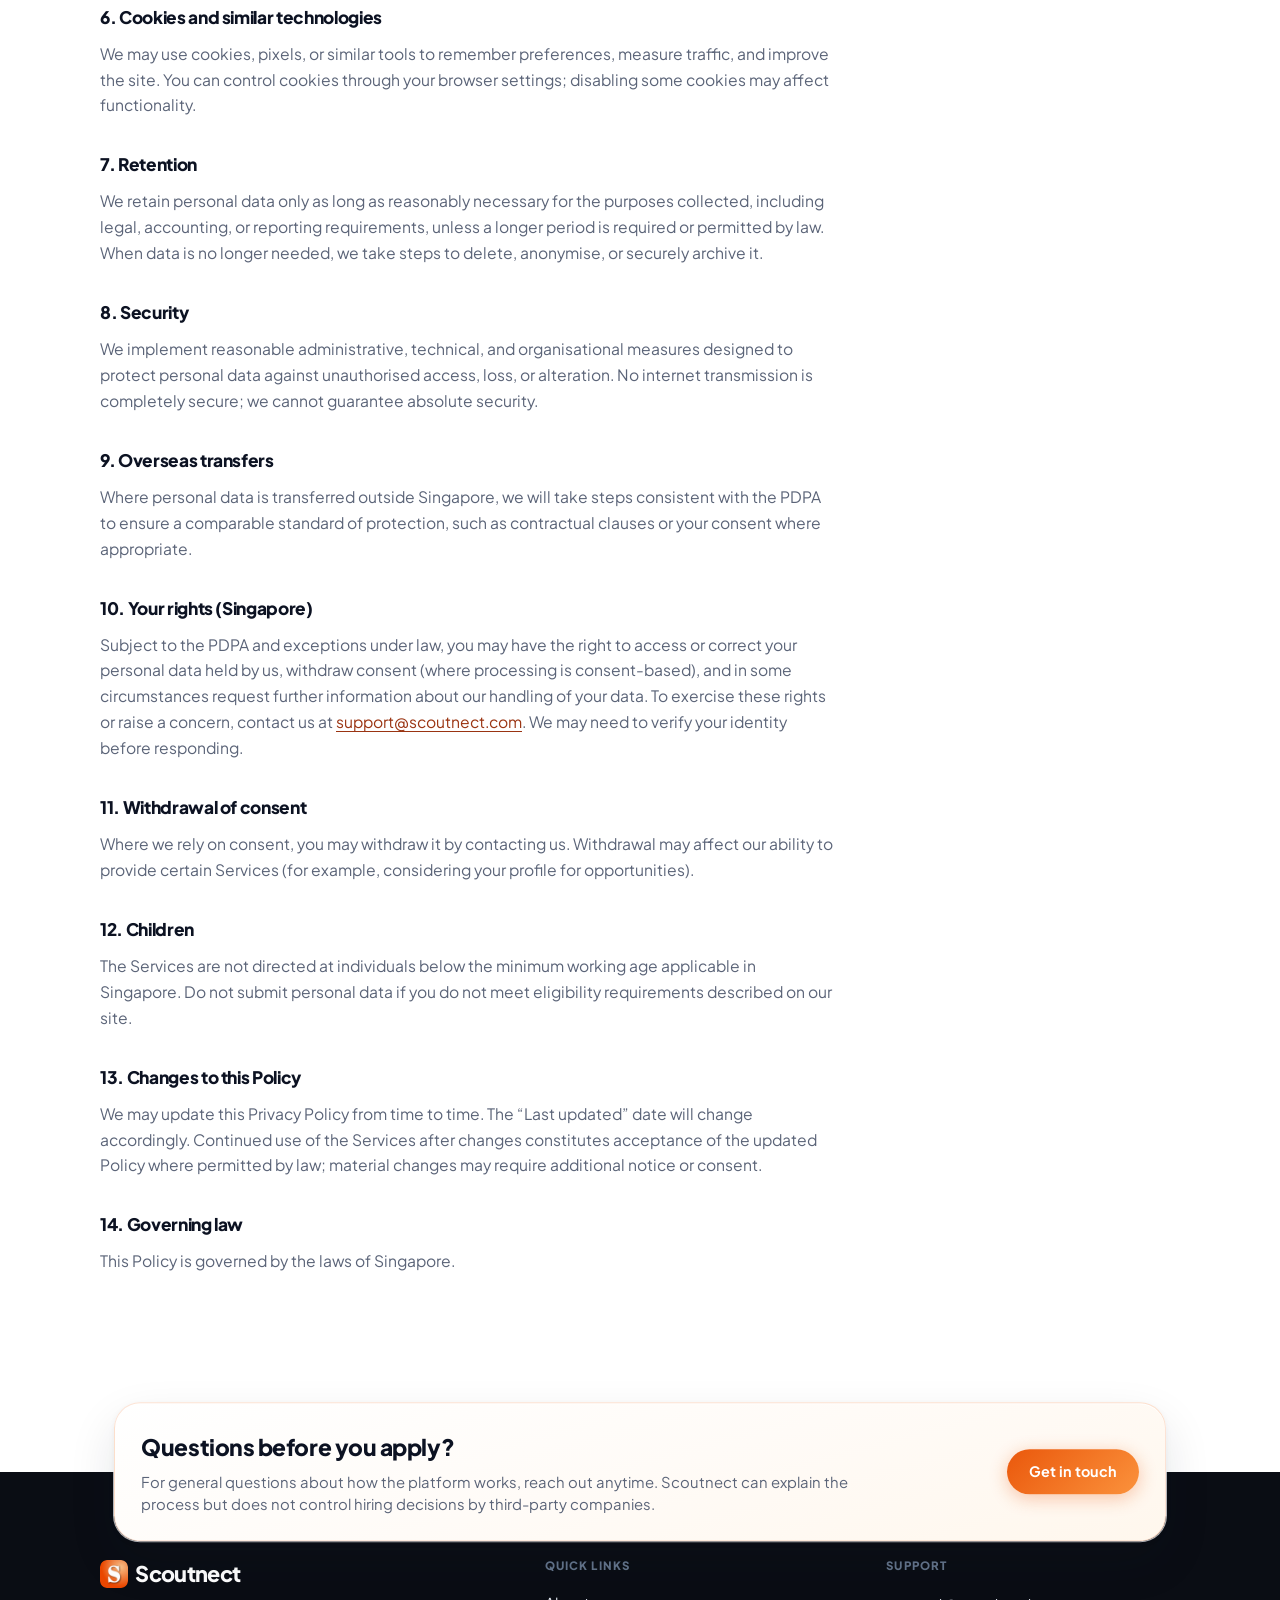
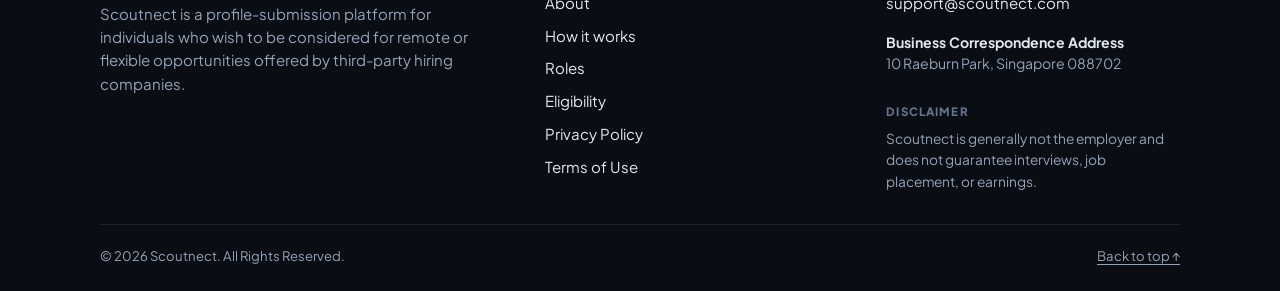
==== commit 23241845: "Update" ====
--- a/privacy-policy/index.html
+++ b/privacy-policy/index.html
@@ -1,24 +1,42 @@
 <!DOCTYPE html>
 <html lang="en">
+
 <head>
   <meta charset="UTF-8" />
   <meta name="viewport" content="width=device-width, initial-scale=1" />
-  <title>Privacy Policy — Hour Finder</title>
-  <meta name="description" content="Privacy Policy for Hour Finder profile submission services in Singapore." />
-  <link rel="canonical" href="https://www.hourfinder.com/privacy-policy/" />
+  <title>Privacy Policy — Scoutnect</title>
+  <!-- Google Tag Manager -->
+  <script>(function (w, d, s, l, i) {
+      w[l] = w[l] || []; w[l].push({
+        'gtm.start':
+          new Date().getTime(), event: 'gtm.js'
+      }); var f = d.getElementsByTagName(s)[0],
+        j = d.createElement(s), dl = l != 'dataLayer' ? '&l=' + l : ''; j.async = true; j.src =
+          'https://www.googletagmanager.com/gtm.js?id=' + i + dl; f.parentNode.insertBefore(j, f);
+    })(window, document, 'script', 'dataLayer', 'GTM-MK26KZHQ');</script>
+  <!-- End Google Tag Manager -->
+  <meta name="description" content="Privacy Policy for Scoutnect profile submission services in Singapore." />
+  <link rel="canonical" href="https://www.scoutnect.com/privacy-policy/" />
   <link rel="icon" href="../assets/favicon.png" type="image/png" />
   <link rel="apple-touch-icon" href="../assets/favicon.png" />
   <link rel="preconnect" href="https://fonts.googleapis.com" />
   <link rel="preconnect" href="https://fonts.gstatic.com" crossorigin />
-  <link href="https://fonts.googleapis.com/css2?family=Plus+Jakarta+Sans:ital,wght@0,400;0,500;0,600;0,700;0,800;1,400&display=swap" rel="stylesheet" />
+  <link
+    href="https://fonts.googleapis.com/css2?family=Plus+Jakarta+Sans:ital,wght@0,400;0,500;0,600;0,700;0,800;1,400&display=swap"
+    rel="stylesheet" />
   <link rel="stylesheet" href="../layout.css" />
 </head>
+
 <body>
+  <!-- Google Tag Manager (noscript) -->
+  <noscript><iframe src="https://www.googletagmanager.com/ns.html?id=GTM-MK26KZHQ" height="0" width="0"
+      style="display:none;visibility:hidden"></iframe></noscript>
+  <!-- End Google Tag Manager (noscript) -->
   <header class="site-header">
     <div class="wrap header-bar">
-      <a class="logo" href="https://www.hourfinder.com/">
+      <a class="logo" href="https://www.scoutnect.com/">
         <img class="logo-icon" src="../assets/favicon.png" width="32" height="32" alt="" decoding="async" />
-        Hour Finder
+        Scoutnect
       </a>
       <nav class="nav" id="site-nav" aria-label="Primary">
         <a href="/#about">About</a>
@@ -43,23 +61,33 @@
         <div class="section-head">
           <p class="eyebrow">Legal</p>
           <h1 id="privacy-title">Privacy Policy</h1>
-          <p class="legal-meta">Last updated: 6 May 2026 · Hour Finder</p>
+          <p class="legal-meta">Last updated: 6 May 2026 · Scoutnect</p>
         </div>
         <article class="legal-prose" aria-labelledby="privacy-title">
-          <p>This Privacy Policy describes how Hour Finder (“we”, “us”, “our”) collects, uses, discloses, and protects personal data when you use our website and profile-submission services at www.hourfinder.com (the “Services”). It is intended to align with the Personal Data Protection Act 2012 of Singapore (“PDPA”). This Policy does not constitute legal advice.</p>
+          <p>This Privacy Policy describes how Scoutnect (“we”, “us”, “our”) collects, uses, discloses, and protects
+            personal data when you use our website and profile-submission services at www.scoutnect.com (the
+            “Services”). It is intended to align with the Personal Data Protection Act 2012 of Singapore (“PDPA”). This
+            Policy does not constitute legal advice.</p>
 
           <h2>1. Who we are</h2>
-          <p>Hour Finder operates a platform where individuals may submit profile information to be considered for remote or flexible opportunities that may be facilitated or presented by third-party hiring companies. We are generally not your employer and do not guarantee placement.</p>
-          <p><strong>Contact:</strong> <a href="mailto:support@hourfinder.com">support@hourfinder.com</a><br />
-          <strong>Business correspondence:</strong> 10 Raeburn Park, Singapore 088702</p>
+          <p>Scoutnect operates a platform where individuals may submit profile information to be considered for
+            remote or flexible opportunities that may be facilitated or presented by third-party hiring companies. We
+            are generally not your employer and do not guarantee placement.</p>
+          <p><strong>Contact:</strong> <a href="mailto:support@scoutnect.com">support@scoutnect.com</a><br />
+            <strong>Business correspondence:</strong> 10 Raeburn Park, Singapore 088702
+          </p>
 
           <h2>2. Personal data we may collect</h2>
           <p>Depending on how you use the Services, we may collect:</p>
           <ul>
             <li><strong>Identity and contact details</strong> — e.g. name, email address, phone number.</li>
-            <li><strong>Application information</strong> — e.g. role interests, basic background or notes you choose to provide.</li>
-            <li><strong>Technical and usage data</strong> — e.g. IP address, browser type, device information, pages viewed, and approximate location derived from IP, collected via cookies or similar technologies where applicable.</li>
-            <li><strong>Communications</strong> — content of emails or messages you send to us for support or enquiries.</li>
+            <li><strong>Application information</strong> — e.g. role interests, basic background or notes you choose to
+              provide.</li>
+            <li><strong>Technical and usage data</strong> — e.g. IP address, browser type, device information, pages
+              viewed, and approximate location derived from IP, collected via cookies or similar technologies where
+              applicable.</li>
+            <li><strong>Communications</strong> — content of emails or messages you send to us for support or enquiries.
+            </li>
           </ul>
           <p>We aim to collect only what is reasonably necessary for the purposes below.</p>
 
@@ -67,41 +95,63 @@
           <p>We may use your personal data for purposes including:</p>
           <ul>
             <li>Operating the Services and processing your profile submission;</li>
-            <li>Considering or presenting your profile in connection with opportunities offered by third-party hiring companies, where you have been informed and consented as required;</li>
+            <li>Considering or presenting your profile in connection with opportunities offered by third-party hiring
+              companies, where you have been informed and consented as required;</li>
             <li>Communicating with you about the platform, your submission, or related enquiries;</li>
             <li>Improving security, preventing fraud or misuse, and complying with legal obligations;</li>
-            <li>Analytics and service improvement (often using aggregated or de-identified information where appropriate).</li>
+            <li>Analytics and service improvement (often using aggregated or de-identified information where
+              appropriate).</li>
           </ul>
 
           <h2>4. Third-party hiring companies</h2>
-          <p>Hour Finder may share relevant profile or application information with third-party hiring companies so they can evaluate suitability for roles. Those companies may contact you directly. Their use of your data is governed by their own privacy notices and contracts with you or with us, where applicable. We do not control how hiring companies process personal data once legitimately shared for recruitment purposes.</p>
+          <p>Scoutnect may share relevant profile or application information with third-party hiring companies so they
+            can evaluate suitability for roles. Those companies may contact you directly. Their use of your data is
+            governed by their own privacy notices and contracts with you or with us, where applicable. We do not control
+            how hiring companies process personal data once legitimately shared for recruitment purposes.</p>
 
           <h2>5. Other disclosures</h2>
-          <p>We may disclose personal data to service providers who assist us (e.g. hosting, email delivery, analytics), subject to appropriate contractual safeguards where required. We may also disclose information if required by law, regulation, court order, or to protect our rights, users, or the public.</p>
+          <p>We may disclose personal data to service providers who assist us (e.g. hosting, email delivery, analytics),
+            subject to appropriate contractual safeguards where required. We may also disclose information if required
+            by law, regulation, court order, or to protect our rights, users, or the public.</p>
 
           <h2>6. Cookies and similar technologies</h2>
-          <p>We may use cookies, pixels, or similar tools to remember preferences, measure traffic, and improve the site. You can control cookies through your browser settings; disabling some cookies may affect functionality.</p>
+          <p>We may use cookies, pixels, or similar tools to remember preferences, measure traffic, and improve the
+            site. You can control cookies through your browser settings; disabling some cookies may affect
+            functionality.</p>
 
           <h2>7. Retention</h2>
-          <p>We retain personal data only as long as reasonably necessary for the purposes collected, including legal, accounting, or reporting requirements, unless a longer period is required or permitted by law. When data is no longer needed, we take steps to delete, anonymise, or securely archive it.</p>
+          <p>We retain personal data only as long as reasonably necessary for the purposes collected, including legal,
+            accounting, or reporting requirements, unless a longer period is required or permitted by law. When data is
+            no longer needed, we take steps to delete, anonymise, or securely archive it.</p>
 
           <h2>8. Security</h2>
-          <p>We implement reasonable administrative, technical, and organisational measures designed to protect personal data against unauthorised access, loss, or alteration. No internet transmission is completely secure; we cannot guarantee absolute security.</p>
+          <p>We implement reasonable administrative, technical, and organisational measures designed to protect personal
+            data against unauthorised access, loss, or alteration. No internet transmission is completely secure; we
+            cannot guarantee absolute security.</p>
 
           <h2>9. Overseas transfers</h2>
-          <p>Where personal data is transferred outside Singapore, we will take steps consistent with the PDPA to ensure a comparable standard of protection, such as contractual clauses or your consent where appropriate.</p>
+          <p>Where personal data is transferred outside Singapore, we will take steps consistent with the PDPA to ensure
+            a comparable standard of protection, such as contractual clauses or your consent where appropriate.</p>
 
           <h2>10. Your rights (Singapore)</h2>
-          <p>Subject to the PDPA and exceptions under law, you may have the right to access or correct your personal data held by us, withdraw consent (where processing is consent-based), and in some circumstances request further information about our handling of your data. To exercise these rights or raise a concern, contact us at <a href="mailto:support@hourfinder.com">support@hourfinder.com</a>. We may need to verify your identity before responding.</p>
+          <p>Subject to the PDPA and exceptions under law, you may have the right to access or correct your personal
+            data held by us, withdraw consent (where processing is consent-based), and in some circumstances request
+            further information about our handling of your data. To exercise these rights or raise a concern, contact us
+            at <a href="mailto:support@scoutnect.com">support@scoutnect.com</a>. We may need to verify your identity
+            before responding.</p>
 
           <h2>11. Withdrawal of consent</h2>
-          <p>Where we rely on consent, you may withdraw it by contacting us. Withdrawal may affect our ability to provide certain Services (for example, considering your profile for opportunities).</p>
+          <p>Where we rely on consent, you may withdraw it by contacting us. Withdrawal may affect our ability to
+            provide certain Services (for example, considering your profile for opportunities).</p>
 
           <h2>12. Children</h2>
-          <p>The Services are not directed at individuals below the minimum working age applicable in Singapore. Do not submit personal data if you do not meet eligibility requirements described on our site.</p>
+          <p>The Services are not directed at individuals below the minimum working age applicable in Singapore. Do not
+            submit personal data if you do not meet eligibility requirements described on our site.</p>
 
           <h2>13. Changes to this Policy</h2>
-          <p>We may update this Privacy Policy from time to time. The “Last updated” date will change accordingly. Continued use of the Services after changes constitutes acceptance of the updated Policy where permitted by law; material changes may require additional notice or consent.</p>
+          <p>We may update this Privacy Policy from time to time. The “Last updated” date will change accordingly.
+            Continued use of the Services after changes constitutes acceptance of the updated Policy where permitted by
+            law; material changes may require additional notice or consent.</p>
 
           <h2>14. Governing law</h2>
           <p>This Policy is governed by the laws of Singapore.</p>
@@ -116,7 +166,8 @@
         <div class="cta-float">
           <div class="cta-float__copy">
             <h2 id="prefooter-cta-heading">Questions before you apply?</h2>
-            <p>For general questions about how the platform works, reach out anytime. Hour Finder can explain the process but does not control hiring decisions by third-party companies.</p>
+            <p>For general questions about how the platform works, reach out anytime. Scoutnect can explain the
+              process but does not control hiring decisions by third-party companies.</p>
           </div>
           <a class="btn" href="/#apply-now">Get in touch</a>
         </div>
@@ -127,9 +178,10 @@
         <div class="foot-brand-block">
           <p class="name">
             <img class="logo-icon" src="../assets/favicon.png" width="28" height="28" alt="" decoding="async" />
-            Hour Finder
+            Scoutnect
           </p>
-          <p class="blurb">Hour Finder is a profile-submission platform for individuals who wish to be considered for remote or flexible opportunities offered by third-party hiring companies.</p>
+          <p class="blurb">Scoutnect is a profile-submission platform for individuals who wish to be considered for
+            remote or flexible opportunities offered by third-party hiring companies.</p>
         </div>
         <div class="foot-col">
           <h3>Quick links</h3>
@@ -145,17 +197,19 @@
         <div class="foot-col">
           <h3>Support</h3>
           <ul>
-            <li><a href="mailto:support@hourfinder.com">support@hourfinder.com</a></li>
-          </ul>
-          <p class="foot-address"><strong style="color:#e2e8f0">Business Correspondence Address</strong><br />10 Raeburn Park, Singapore 088702</p>
+            <li><a href="mailto:support@scoutnect.com">support@scoutnect.com</a></li>
+          </ul>
+          <p class="foot-address"><strong style="color:#e2e8f0">Business Correspondence Address</strong><br />10 Raeburn
+            Park, Singapore 088702</p>
           <div class="foot-disclaimer">
             <h3>Disclaimer</h3>
-            <p>Hour Finder is generally not the employer and does not guarantee interviews, job placement, or earnings.</p>
+            <p>Scoutnect is generally not the employer and does not guarantee interviews, job placement, or earnings.
+            </p>
           </div>
         </div>
       </div>
       <div class="foot-bottom">
-        <span>© <span id="y"></span> Hour Finder. All Rights Reserved.</span>
+        <span>© <span id="y"></span> Scoutnect. All Rights Reserved.</span>
         <a href="#">Back to top ↑</a>
       </div>
     </div>
@@ -165,4 +219,5 @@
   </script>
   <script src="../assets/site-nav.js" defer></script>
 </body>
+
 </html>
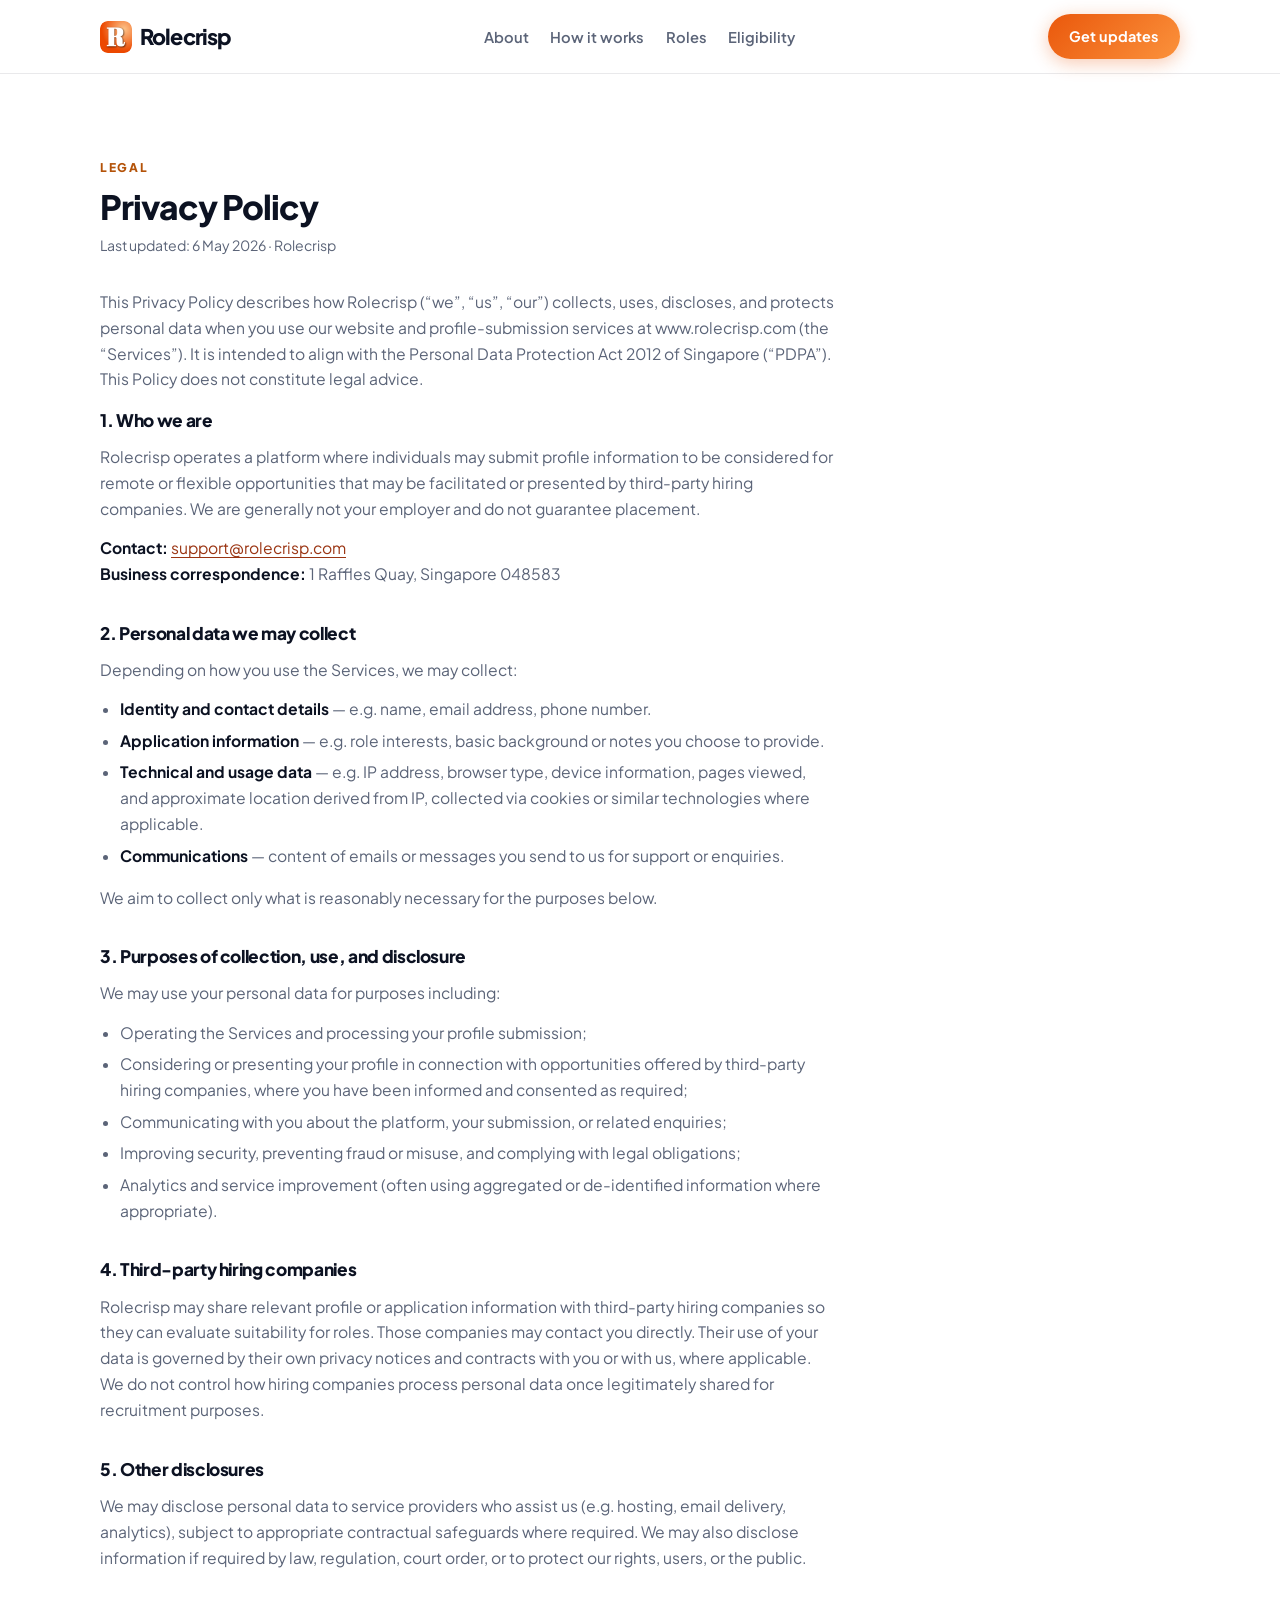
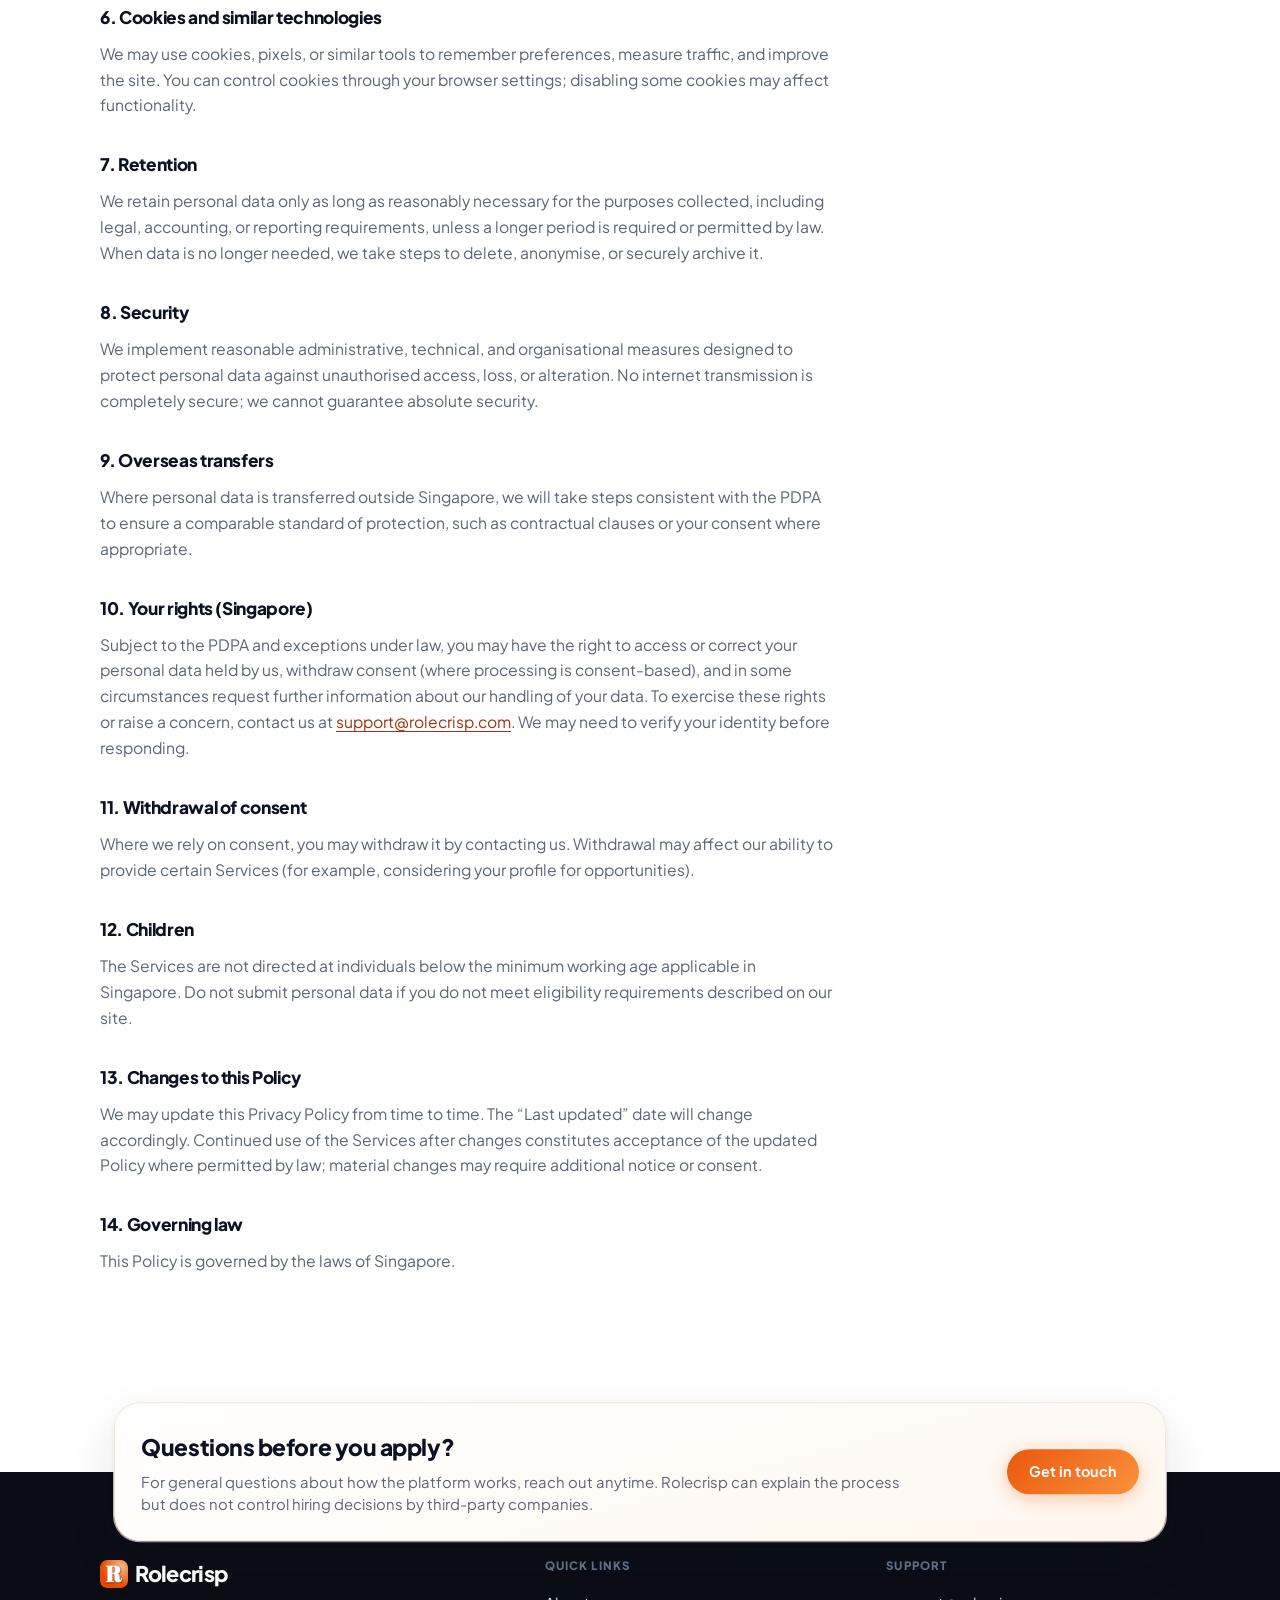
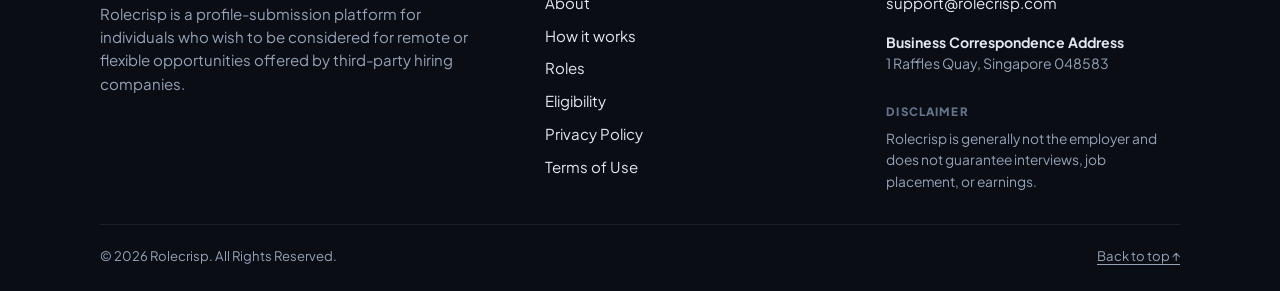
==== commit e56a2ce0: "CC SG1.0: rolecrisp.com. Co-authored-by: Cursor <cursoragent@cursor.com>" ====
--- a/privacy-policy/index.html
+++ b/privacy-policy/index.html
@@ -4,7 +4,7 @@
 <head>
   <meta charset="UTF-8" />
   <meta name="viewport" content="width=device-width, initial-scale=1" />
-  <title>Privacy Policy — Scoutnect</title>
+  <title>Privacy Policy — Rolecrisp</title>
   <!-- Google Tag Manager -->
   <script>(function (w, d, s, l, i) {
       w[l] = w[l] || []; w[l].push({
@@ -13,10 +13,10 @@
       }); var f = d.getElementsByTagName(s)[0],
         j = d.createElement(s), dl = l != 'dataLayer' ? '&l=' + l : ''; j.async = true; j.src =
           'https://www.googletagmanager.com/gtm.js?id=' + i + dl; f.parentNode.insertBefore(j, f);
-    })(window, document, 'script', 'dataLayer', 'GTM-MK26KZHQ');</script>
+    })(window, document, 'script', 'dataLayer', 'GTM-PWWPLSJ5');</script>
   <!-- End Google Tag Manager -->
-  <meta name="description" content="Privacy Policy for Scoutnect profile submission services in Singapore." />
-  <link rel="canonical" href="https://www.scoutnect.com/privacy-policy/" />
+  <meta name="description" content="Privacy Policy for Rolecrisp profile submission services in Singapore." />
+  <link rel="canonical" href="https://www.rolecrisp.com/privacy-policy/" />
   <link rel="icon" href="../assets/favicon.png" type="image/png" />
   <link rel="apple-touch-icon" href="../assets/favicon.png" />
   <link rel="preconnect" href="https://fonts.googleapis.com" />
@@ -29,14 +29,14 @@
 
 <body>
   <!-- Google Tag Manager (noscript) -->
-  <noscript><iframe src="https://www.googletagmanager.com/ns.html?id=GTM-MK26KZHQ" height="0" width="0"
+  <noscript><iframe src="https://www.googletagmanager.com/ns.html?id=GTM-PWWPLSJ5" height="0" width="0"
       style="display:none;visibility:hidden"></iframe></noscript>
   <!-- End Google Tag Manager (noscript) -->
   <header class="site-header">
     <div class="wrap header-bar">
-      <a class="logo" href="https://www.scoutnect.com/">
+      <a class="logo" href="https://www.rolecrisp.com/">
         <img class="logo-icon" src="../assets/favicon.png" width="32" height="32" alt="" decoding="async" />
-        Scoutnect
+        Rolecrisp
       </a>
       <nav class="nav" id="site-nav" aria-label="Primary">
         <a href="/#about">About</a>
@@ -61,20 +61,20 @@
         <div class="section-head">
           <p class="eyebrow">Legal</p>
           <h1 id="privacy-title">Privacy Policy</h1>
-          <p class="legal-meta">Last updated: 6 May 2026 · Scoutnect</p>
+          <p class="legal-meta">Last updated: 6 May 2026 · Rolecrisp</p>
         </div>
         <article class="legal-prose" aria-labelledby="privacy-title">
-          <p>This Privacy Policy describes how Scoutnect (“we”, “us”, “our”) collects, uses, discloses, and protects
-            personal data when you use our website and profile-submission services at www.scoutnect.com (the
+          <p>This Privacy Policy describes how Rolecrisp (“we”, “us”, “our”) collects, uses, discloses, and protects
+            personal data when you use our website and profile-submission services at www.rolecrisp.com (the
             “Services”). It is intended to align with the Personal Data Protection Act 2012 of Singapore (“PDPA”). This
             Policy does not constitute legal advice.</p>
 
           <h2>1. Who we are</h2>
-          <p>Scoutnect operates a platform where individuals may submit profile information to be considered for
+          <p>Rolecrisp operates a platform where individuals may submit profile information to be considered for
             remote or flexible opportunities that may be facilitated or presented by third-party hiring companies. We
             are generally not your employer and do not guarantee placement.</p>
-          <p><strong>Contact:</strong> <a href="mailto:support@scoutnect.com">support@scoutnect.com</a><br />
-            <strong>Business correspondence:</strong> 10 Raeburn Park, Singapore 088702
+          <p><strong>Contact:</strong> <a href="mailto:support@rolecrisp.com">support@rolecrisp.com</a><br />
+            <strong>Business correspondence:</strong> 1 Raffles Quay, Singapore 048583
           </p>
 
           <h2>2. Personal data we may collect</h2>
@@ -104,7 +104,7 @@
           </ul>
 
           <h2>4. Third-party hiring companies</h2>
-          <p>Scoutnect may share relevant profile or application information with third-party hiring companies so they
+          <p>Rolecrisp may share relevant profile or application information with third-party hiring companies so they
             can evaluate suitability for roles. Those companies may contact you directly. Their use of your data is
             governed by their own privacy notices and contracts with you or with us, where applicable. We do not control
             how hiring companies process personal data once legitimately shared for recruitment purposes.</p>
@@ -137,7 +137,7 @@
           <p>Subject to the PDPA and exceptions under law, you may have the right to access or correct your personal
             data held by us, withdraw consent (where processing is consent-based), and in some circumstances request
             further information about our handling of your data. To exercise these rights or raise a concern, contact us
-            at <a href="mailto:support@scoutnect.com">support@scoutnect.com</a>. We may need to verify your identity
+            at <a href="mailto:support@rolecrisp.com">support@rolecrisp.com</a>. We may need to verify your identity
             before responding.</p>
 
           <h2>11. Withdrawal of consent</h2>
@@ -166,7 +166,7 @@
         <div class="cta-float">
           <div class="cta-float__copy">
             <h2 id="prefooter-cta-heading">Questions before you apply?</h2>
-            <p>For general questions about how the platform works, reach out anytime. Scoutnect can explain the
+            <p>For general questions about how the platform works, reach out anytime. Rolecrisp can explain the
               process but does not control hiring decisions by third-party companies.</p>
           </div>
           <a class="btn" href="/#apply-now">Get in touch</a>
@@ -178,9 +178,9 @@
         <div class="foot-brand-block">
           <p class="name">
             <img class="logo-icon" src="../assets/favicon.png" width="28" height="28" alt="" decoding="async" />
-            Scoutnect
+            Rolecrisp
           </p>
-          <p class="blurb">Scoutnect is a profile-submission platform for individuals who wish to be considered for
+          <p class="blurb">Rolecrisp is a profile-submission platform for individuals who wish to be considered for
             remote or flexible opportunities offered by third-party hiring companies.</p>
         </div>
         <div class="foot-col">
@@ -197,19 +197,18 @@
         <div class="foot-col">
           <h3>Support</h3>
           <ul>
-            <li><a href="mailto:support@scoutnect.com">support@scoutnect.com</a></li>
-          </ul>
-          <p class="foot-address"><strong style="color:#e2e8f0">Business Correspondence Address</strong><br />10 Raeburn
-            Park, Singapore 088702</p>
+            <li><a href="mailto:support@rolecrisp.com">support@rolecrisp.com</a></li>
+          </ul>
+          <p class="foot-address"><strong style="color:#e2e8f0">Business Correspondence Address</strong><br />1 Raffles Quay, Singapore 048583</p>
           <div class="foot-disclaimer">
             <h3>Disclaimer</h3>
-            <p>Scoutnect is generally not the employer and does not guarantee interviews, job placement, or earnings.
+            <p>Rolecrisp is generally not the employer and does not guarantee interviews, job placement, or earnings.
             </p>
           </div>
         </div>
       </div>
       <div class="foot-bottom">
-        <span>© <span id="y"></span> Scoutnect. All Rights Reserved.</span>
+        <span>© <span id="y"></span> Rolecrisp. All Rights Reserved.</span>
         <a href="#">Back to top ↑</a>
       </div>
     </div>
